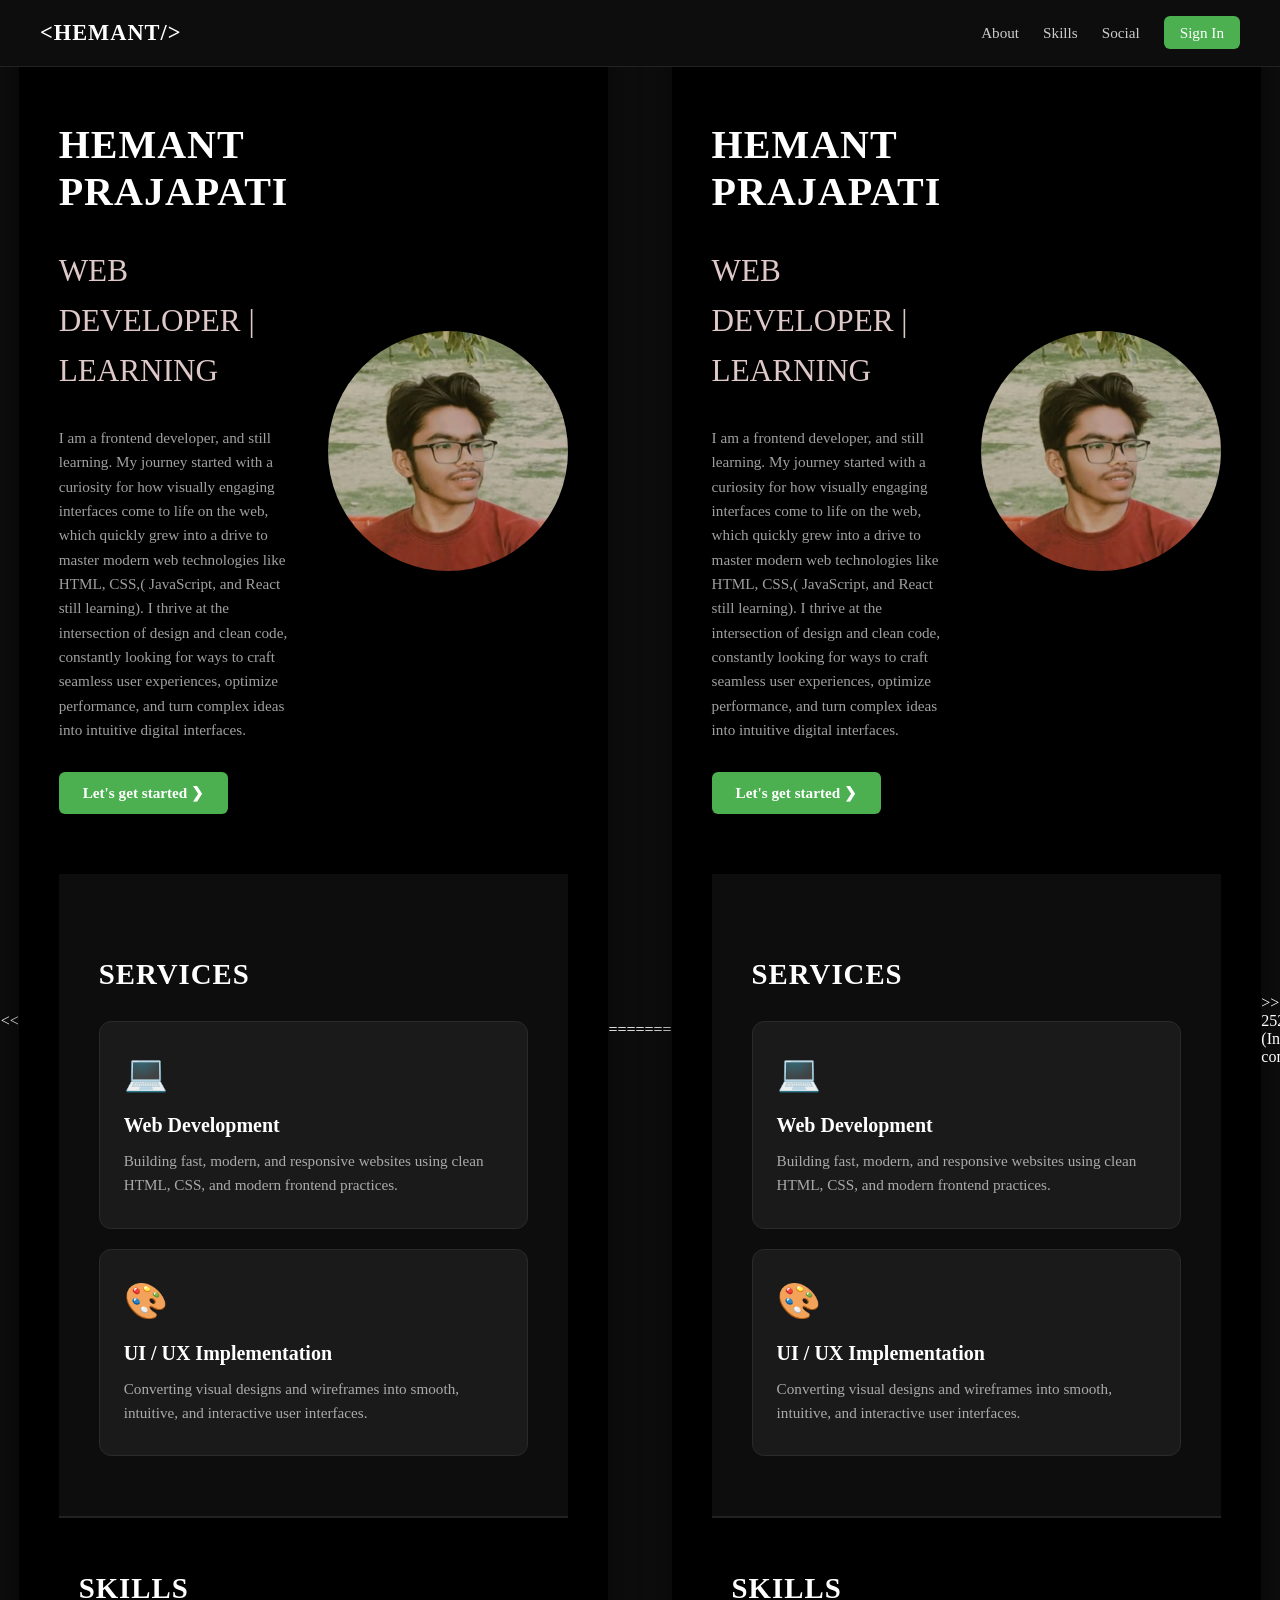
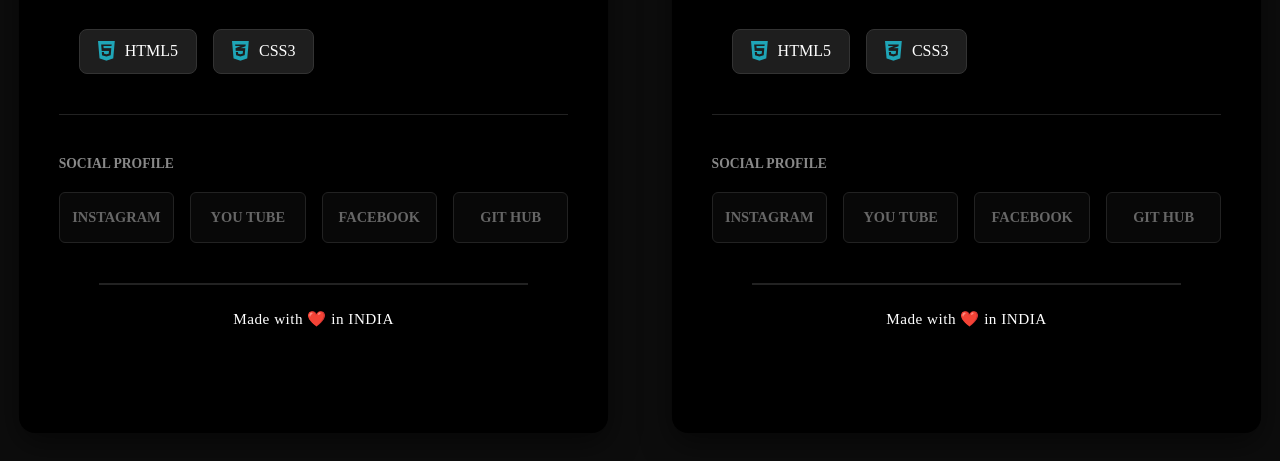
==== index.html @ ab40a153 "updated site" ====
<<<<<<< HEAD
<!DOCTYPE html>
<html lang="en">

<head>
    <meta charset="UTF-8">
    <meta name="viewport" content="width=device-width, initial-scale=1.0">
    <title>HOME-HEMANT PRAJAPATI</title>
    <link rel="stylesheet" href="index.css">
    <script src="home.js" defer></script>
    <link rel="stylesheet" href="https://cdnjs.cloudflare.com/ajax/libs/font-awesome/6.5.1/css/all.min.css">
</head>

<body>

    <nav class="navbar">
        <div class="logo">&lt;HEMANT/&gt;</div>
        <ul class="nav-links">
            <li><a href="#about">About</a></li>
            <li><a href="#skills">Skills</a></li>
            <li><a href="#social">Social</a></li>
            <li><a href="login.html" class="btn-nav">Sign In </a></li>
        </ul>
    </nav>

    <div class="portfolio-card">
        <section class="hero-section">
            <div class="hero-content">
                <h1 class="hero-title">HEMANT PRAJAPATI</h1>
                <p class="hero-text">
                    WEB DEVELOPER | LEARNING
                </p>
                <p class="hero-text1">
                    I am a frontend developer, and still learning. My journey started with a curiosity for how visually
                    engaging interfaces come to life on the web, which quickly grew into a drive to master modern web
                    technologies like HTML, CSS,( JavaScript, and React still learning). I thrive at the intersection of
                    design and clean code, constantly looking for ways to craft seamless user experiences, optimize
                    performance, and turn complex ideas into intuitive digital interfaces.
                </p>
                <a href="projects.html" class="btn-primary">
                    Let's get started &#x276F;
                </a>
            </div>
            <div class="profile-image-container">
                <img src="hemant.jpg" alt="Profile Photo">
            </div>
        </section>

        <!--SERVICES-->
        <section id="services" class="services-section">
            <h2>SERVICES</h2>
            <div class="services-grid">
                <div class="service-card">
                    <div class="service-icon">💻</div>
                    <h3>Web Development</h3>
                    <p>Building fast, modern, and responsive websites using clean HTML, CSS, and modern frontend
                        practices.</p>
                </div>

                <div class="service-card">
                    <div class="service-icon">🎨</div>
                    <h3>UI / UX Implementation</h3>
                    <p>Converting visual designs and wireframes into smooth, intuitive, and interactive user interfaces.
                    </p>
                </div>
            </div>
        </section>

        <section class="skills-section">
            <h2>Skills </h2>
            <div class="skills-grid">
                <div class="skill-badge">
                    <i class="fa-brands fa-html5"></i>
                    <span>HTML5</span>
                </div>
                <div class="skill-badge">
                    <i class="fa-brands fa-css3-alt"></i>
                    <span>CSS3</span>
                </div>
            </div>
        </section>

        <section class="social-profile" id="social">
            <h2 class="social-profile-title">SOCIAL PROFILE</h2>
            <div class="logos-grid">
                <a href="https://www.instagram.com/hemant_prajapati_x_?stkn=MTdhYm84MDZudHJrNA==" target="_blank"
                    class="logo-box">INSTAGRAM</a>
                <a href="" class="logo-box">YOU TUBE</a>
                <a href="" class="logo-box">FACEBOOK</a>
                <a href="" class="logo-box">GIT HUB</a>
            </div>
        </section>

        <div class="footer">
            <p>Made with ❤️ in INDIA</p>
        </div>


    </div>

</body>

=======
<!DOCTYPE html>
<html lang="en">

<head>
    <meta charset="UTF-8">
    <meta name="viewport" content="width=device-width, initial-scale=1.0">
    <title>HOME-HEMANT PRAJAPATI</title>
    <link rel="stylesheet" href="index.css">
    <script src="home.js" defer></script>
    <link rel="stylesheet" href="https://cdnjs.cloudflare.com/ajax/libs/font-awesome/6.5.1/css/all.min.css">
</head>

<body>

    <nav class="navbar">
        <div class="logo">&lt;HEMANT/&gt;</div>
        <ul class="nav-links">
            <li><a href="#about">About</a></li>
            <li><a href="#skills">Skills</a></li>
            <li><a href="#social">Social</a></li>
            <li><a href="login.html" class="btn-nav">Sign In </a></li>
        </ul>
    </nav>

    <div class="portfolio-card">
        <section class="hero-section">
            <div class="hero-content">
                <h1 class="hero-title">HEMANT PRAJAPATI</h1>
                <p class="hero-text">
                    WEB DEVELOPER | LEARNING
                </p>
                <p class="hero-text1">
                    I am a frontend developer, and still learning. My journey started with a curiosity for how visually
                    engaging interfaces come to life on the web, which quickly grew into a drive to master modern web
                    technologies like HTML, CSS,( JavaScript, and React still learning). I thrive at the intersection of
                    design and clean code, constantly looking for ways to craft seamless user experiences, optimize
                    performance, and turn complex ideas into intuitive digital interfaces.
                </p>
                <a href="projects.html" class="btn-primary">
                    Let's get started &#x276F;
                </a>
            </div>
            <div class="profile-image-container">
                <img src="hemant.jpg" alt="Profile Photo">
            </div>
        </section>

        <!--SERVICES-->
        <section id="services" class="services-section">
            <h2>SERVICES</h2>
            <div class="services-grid">
                <div class="service-card">
                    <div class="service-icon">💻</div>
                    <h3>Web Development</h3>
                    <p>Building fast, modern, and responsive websites using clean HTML, CSS, and modern frontend
                        practices.</p>
                </div>

                <div class="service-card">
                    <div class="service-icon">🎨</div>
                    <h3>UI / UX Implementation</h3>
                    <p>Converting visual designs and wireframes into smooth, intuitive, and interactive user interfaces.
                    </p>
                </div>
            </div>
        </section>

        <section class="skills-section">
            <h2>Skills </h2>
            <div class="skills-grid">
                <div class="skill-badge">
                    <i class="fa-brands fa-html5"></i>
                    <span>HTML5</span>
                </div>
                <div class="skill-badge">
                    <i class="fa-brands fa-css3-alt"></i>
                    <span>CSS3</span>
                </div>
            </div>
        </section>

        <section class="social-profile" id="social">
            <h2 class="social-profile-title">SOCIAL PROFILE</h2>
            <div class="logos-grid">
                <a href="https://www.instagram.com/hemant_prajapati_x_?stkn=MTdhYm84MDZudHJrNA==" target="_blank"
                    class="logo-box">INSTAGRAM</a>
                <a href="" class="logo-box">YOU TUBE</a>
                <a href="" class="logo-box">FACEBOOK</a>
                <a href="" class="logo-box">GIT HUB</a>
            </div>
        </section>

        <div class="footer">
            <p>Made with ❤️ in INDIA</p>
        </div>


    </div>

</body>

>>>>>>> 25224f8 (Initial commit)
</html>
---- index.css ----
<<<<<<< HEAD
* {
    box-sizing: border-box;
    margin: 0;
    padding: 0;
    font-family: system-ui, -apple-system, BlinkMacSystemFont, 'Segoe UI', Roboto, sans-serif;
}

html {
    scroll-behavior: smooth;
}

.navbar {
    position: fixed;
    display: flex;
    justify-content: space-between;
    top: 0;
    left: 0;
    width: 100%;
    z-index: 1000;
    align-items: center;
    padding: 20px 40px;
    background-color: #0d0d0d;
    border-bottom: 1px solid #222;
}

.logo {
    font-size: 1.4rem;
    font-weight: bold;
    color: #ffffff;
    letter-spacing: 1px;
}

.nav-links {
    display: flex;
    list-style: none;
    gap: 24px;
    align-items: center;
    margin: 0;
    padding: 0;
}

.nav-links a {
    color: #cccccc;
    text-decoration: none;
    font-size: 0.95rem;
    transition: color 0.2s ease;
}

.nav-links a:hover {
    color: #4caf50;
}

.nav-links .btn-nav {
    background-color: #4caf50;
    color: #ffffff;
    padding: 8px 16px;
    border-radius: 6px;
    font-weight: 500;
}

.nav-links .btn-nav:hover {
    background-color: #45a049;
    color: #ffffff;
}

body {
    background-color: #0d0d0d;
    color: #ffffff;
    display: flex;
    justify-content: center;
    align-items: center;
    min-height: 100vh;
    padding: 20px;
}

.portfolio-card {
    background-color: #000000;
    width: 100%;
    max-width: 900px;
    border-radius: 16px;
    padding: 60px 40px 40px 40px;
    box-shadow: 0 10px 30px rgba(0, 0, 0, 0.5);
}

.hero-section {
    display: flex;
    align-items: center;
    justify-content: space-between;
    gap: 40px;
    margin-bottom: 60px;
}

.hero-content {
    flex: 2000;
}

.hero-title {
    font-size: 2.5rem;
    font-weight: 700;
    margin-bottom: 16px;
    letter-spacing: 1px;
}

.hero-text {
    color: #dec8c8;
    font-size: 1.95rem;
    line-height: 1.6;
    margin-bottom: 30px;
    max-width: 420px;
}

.hero-text1 {
    color: #a0a0a0;
    font-size: 0.95rem;
    line-height: 1.6;
    margin-bottom: 30px;
    max-width: 420px;
}

.btn-primary {
    display: inline-flex;
    align-items: center;
    gap: 8px;
    background-color: #4CAF50;
    color: #ffffff;
    padding: 12px 24px;
    border-radius: 6px;
    text-decoration: none;
    font-weight: 600;
    font-size: 0.95rem;
    transition: background-color 0.2s ease;
}

.btn-primary:hover {
    background-color: #43a047;
}

.profile-image-container {
    width: 240px;
    height: 240px;
    border-radius: 50%;
    overflow: hidden;
    flex-shrink: 0;
}

.profile-image-container img {
    width: 100%;
    height: 100%;
    object-fit: cover;
}

.social-profile {
    border-top: 1px solid #222222;
    padding-top: 30px;
}

.social-profile-title {
    font-size: 0.85rem;
    color: #888888;
    margin-bottom: 20px;
}

.logos-grid {
    display: grid;
    grid-template-columns: repeat(auto-fit, minmax(100px, 1fr));
    gap: 16px;
}

.logo-box {
    border: 1px solid #222222;
    border-radius: 6px;
    padding: 16px;
    display: flex;
    align-items: center;
    justify-content: center;
    color: #666666;
    font-weight: 600;
    font-size: 0.9rem;
    background-color: #080808;
}

nav {
  display: flex;
  align-items: center;
  justify-content: space-between;
  width: 100%;
  box-sizing: border-box; 
  padding: 0 15px;
}

nav * {
  max-width: 100%;
}

@media (max-width: 768px) {
    .navbar {
        flex-wrap: wrap;
        justify-content: space-between;
        padding: 10px;
    }

    .nav-links { 
    gap: 10px;
    font-size: 14px;

    .signin-btn { /* Sign In button */
    padding: 6px 12px;
    font-size: 14px;
  }
  }
}

@media (max-width: 768px) {
    .hero-section {
        flex-direction: column-reverse;
        text-align: center;
    }

    .hero-text {
        margin: 0 auto 30px auto;
    }

    .profile-image-container {
        width: 180px;
        height: 180px;
    }
}

/* Social Link Styling */
.social-links a {
    display: inline-block;
    padding: 10px 20px;
    margin: 8px;
    text-decoration: none;
    color: #ffffff;
    background-color: #333333;
    border-radius: 8px;
    font-weight: bold;

    /* Micro-animation transition */
    transition: transform 0.25s ease, background-color 0.25s ease, box-shadow 0.25s ease;
}

/* Hover Effect: Lifts button up and adds a subtle drop shadow */
.social-profile a:hover {
    transform: translateY(-4px);
    background-color: #e9eff6;
    /* Accent color on hover */
    box-shadow: 0 8px 15px rgba(0, 123, 255, 0.3);
    text-decoration: dotted;
}

/* Click Effect: Briefly pushes button down when clicked */
.social-profile a:active {
    transform: translateY(-1px);
    box-shadow: 0 4px 8px rgba(0, 123, 255, 0.2);
}

.skills-section {
    padding: 40px 20px;
    color: #ffffff;
}

.skills-section h2 {
    font-size: 1.8rem;
    margin-bottom: 24px;
    text-transform: uppercase;
    letter-spacing: 1px;
}

.skills-grid {
    display: flex;
    flex-wrap: wrap;
    gap: 16px;
}

.skill-badge {
    display: flex;
    align-items: center;
    gap: 10px;
    background-color: #1e1e1e;
    border: 1px solid #333333;
    padding: 10px 18px;
    border-radius: 8px;
    font-size: 1rem;
    font-weight: 500;
    transition: transform 0.2s ease, border-color 0.2s ease;
}

.skill-badge:hover {
    transform: translateY(-3px);
    border-color: #1fa5b7;
}

.skill-badge i {
    font-size: 1.4rem;
    color: #1fa5b7;
}

.skills-section {
    border-top: 2px solid #222222;
    padding-top: 30px;
}

.logos-grid:hover {
    transform: translateY(-3px);
    border-color: #b7babb;
}

.logos-grid a {
    text-decoration: none;
}

.footer {
    text-align: center;
    margin: 40px;
    padding: 25px 10px;
    background-color: black;
    border-top: 2px solid #222222;
}

.footer p {
    color: white;
    font-size: 0.95rem;
    margin: 0;
    letter-spacing: 0.5px;
}

.services-section {
    padding: 60px 40px;
    background-color: #0d0d0d;
    color: #ffffff;
}

.services-section h2 {
    font-size: 1.8rem;
    margin-bottom: 30px;
    letter-spacing: 1px;
}

.services-grid {
    display: grid;
    grid-template-columns: repeat(auto-fit, minmax(260px, 1fr));
    gap: 20px;
}

.service-card {
    background-color: #1a1a1a;
    border: 1px solid #2a2a2a;
    border-radius: 12px;
    padding: 30px 24px;
    transition: transform 0.2s ease, border-color 0.2s ease;
}

.service-card:hover {
    transform: translateY(-5px);
    border-color: #4caf50;
}

.service-icon {
    font-size: 2.2rem;
    margin-bottom: 16px;
}

.service-card h3 {
    font-size: 1.25rem;
    margin-bottom: 12px;
    color: #ffffff;
}

.service-card p {
    color: #aaaaaa;
    font-size: 0.95rem;
    line-height: 1.6;
    margin: 0;
=======
* {
    box-sizing: border-box;
    margin: 0;
    padding: 0;
    font-family: system-ui, -apple-system, BlinkMacSystemFont, 'Segoe UI', Roboto, sans-serif;
}

html {
    scroll-behavior: smooth;
}

.navbar {
    position: fixed;
    display: flex;
    justify-content: space-between;
    top: 0;
    left: 0;
    width: 100%;
    z-index: 1000;
    align-items: center;
    padding: 20px 40px;
    background-color: #0d0d0d;
    border-bottom: 1px solid #222;
}

.logo {
    font-size: 1.4rem;
    font-weight: bold;
    color: #ffffff;
    letter-spacing: 1px;
}

.nav-links {
    display: flex;
    list-style: none;
    gap: 24px;
    align-items: center;
    margin: 0;
    padding: 0;
}

.nav-links a {
    color: #cccccc;
    text-decoration: none;
    font-size: 0.95rem;
    transition: color 0.2s ease;
}

.nav-links a:hover {
    color: #4caf50;
}

.nav-links .btn-nav {
    background-color: #4caf50;
    color: #ffffff;
    padding: 8px 16px;
    border-radius: 6px;
    font-weight: 500;
}

.nav-links .btn-nav:hover {
    background-color: #45a049;
    color: #ffffff;
}

body {
    background-color: #0d0d0d;
    color: #ffffff;
    display: flex;
    justify-content: center;
    align-items: center;
    min-height: 100vh;
    padding: 20px;
}

.portfolio-card {
    background-color: #000000;
    width: 100%;
    max-width: 900px;
    border-radius: 16px;
    padding: 60px 40px 40px 40px;
    box-shadow: 0 10px 30px rgba(0, 0, 0, 0.5);
}

.hero-section {
    display: flex;
    align-items: center;
    justify-content: space-between;
    gap: 40px;
    margin-bottom: 60px;
}

.hero-content {
    flex: 2000;
}

.hero-title {
    font-size: 2.5rem;
    font-weight: 700;
    margin-bottom: 16px;
    letter-spacing: 1px;
}

.hero-text {
    color: #dec8c8;
    font-size: 1.95rem;
    line-height: 1.6;
    margin-bottom: 30px;
    max-width: 420px;
}

.hero-text1 {
    color: #a0a0a0;
    font-size: 0.95rem;
    line-height: 1.6;
    margin-bottom: 30px;
    max-width: 420px;
}

.btn-primary {
    display: inline-flex;
    align-items: center;
    gap: 8px;
    background-color: #4CAF50;
    color: #ffffff;
    padding: 12px 24px;
    border-radius: 6px;
    text-decoration: none;
    font-weight: 600;
    font-size: 0.95rem;
    transition: background-color 0.2s ease;
}

.btn-primary:hover {
    background-color: #43a047;
}

.profile-image-container {
    width: 240px;
    height: 240px;
    border-radius: 50%;
    overflow: hidden;
    flex-shrink: 0;
}

.profile-image-container img {
    width: 100%;
    height: 100%;
    object-fit: cover;
}

.social-profile {
    border-top: 1px solid #222222;
    padding-top: 30px;
}

.social-profile-title {
    font-size: 0.85rem;
    color: #888888;
    margin-bottom: 20px;
}

.logos-grid {
    display: grid;
    grid-template-columns: repeat(auto-fit, minmax(100px, 1fr));
    gap: 16px;
}

.logo-box {
    border: 1px solid #222222;
    border-radius: 6px;
    padding: 16px;
    display: flex;
    align-items: center;
    justify-content: center;
    color: #666666;
    font-weight: 600;
    font-size: 0.9rem;
    background-color: #080808;
}


nav * {
  max-width: 100%;
}

@media (max-width: 768px) {
    .navbar {
        flex-direction: column;
        justify-content: space-between;
        padding: 1rem 2rem;
    }

    .nav-links { 
    gap: 10px;
    font-size: 14px;

    .signin-btn { /* Sign In button */
    padding: 6px 12px;
    font-size: 14px;
  }
  }
}

@media (max-width: 768px) {
    .hero-section {
        flex-direction: column-reverse;
        text-align: center;
    }

    .hero-text {
        margin: 0 auto 30px auto;
    }

    .profile-image-container {
        width: 180px;
        height: 180px;
    }
}

/* Social Link Styling */
.social-links a {
    display: inline-block;
    padding: 10px 20px;
    margin: 8px;
    text-decoration: none;
    color: #ffffff;
    background-color: #333333;
    border-radius: 8px;
    font-weight: bold;

    /* Micro-animation transition */
    transition: transform 0.25s ease, background-color 0.25s ease, box-shadow 0.25s ease;
}

/* Hover Effect: Lifts button up and adds a subtle drop shadow */
.social-profile a:hover {
    transform: translateY(-4px);
    background-color: #e9eff6;
    /* Accent color on hover */
    box-shadow: 0 8px 15px rgba(0, 123, 255, 0.3);
    text-decoration: dotted;
}

/* Click Effect: Briefly pushes button down when clicked */
.social-profile a:active {
    transform: translateY(-1px);
    box-shadow: 0 4px 8px rgba(0, 123, 255, 0.2);
}

.skills-section {
    padding: 40px 20px;
    color: #ffffff;
}

.skills-section h2 {
    font-size: 1.8rem;
    margin-bottom: 24px;
    text-transform: uppercase;
    letter-spacing: 1px;
}

.skills-grid {
    display: flex;
    flex-wrap: wrap;
    gap: 16px;
}

.skill-badge {
    display: flex;
    align-items: center;
    gap: 10px;
    background-color: #1e1e1e;
    border: 1px solid #333333;
    padding: 10px 18px;
    border-radius: 8px;
    font-size: 1rem;
    font-weight: 500;
    transition: transform 0.2s ease, border-color 0.2s ease;
}

.skill-badge:hover {
    transform: translateY(-3px);
    border-color: #1fa5b7;
}

.skill-badge i {
    font-size: 1.4rem;
    color: #1fa5b7;
}

.skills-section {
    border-top: 2px solid #222222;
    padding-top: 30px;
}

.logos-grid:hover {
    transform: translateY(-3px);
    border-color: #b7babb;
}

.logos-grid a {
    text-decoration: none;
}

.footer {
    text-align: center;
    margin: 40px;
    padding: 25px 10px;
    background-color: black;
    border-top: 2px solid #222222;
}

.footer p {
    color: white;
    font-size: 0.95rem;
    margin: 0;
    letter-spacing: 0.5px;
}

.services-section {
    padding: 60px 40px;
    background-color: #0d0d0d;
    color: #ffffff;
}

.services-section h2 {
    font-size: 1.8rem;
    margin-bottom: 30px;
    letter-spacing: 1px;
}

.services-grid {
    display: grid;
    grid-template-columns: repeat(auto-fit, minmax(260px, 1fr));
    gap: 20px;
}

.service-card {
    background-color: #1a1a1a;
    border: 1px solid #2a2a2a;
    border-radius: 12px;
    padding: 30px 24px;
    transition: transform 0.2s ease, border-color 0.2s ease;
}

.service-card:hover {
    transform: translateY(-5px);
    border-color: #4caf50;
}

.service-icon {
    font-size: 2.2rem;
    margin-bottom: 16px;
}

.service-card h3 {
    font-size: 1.25rem;
    margin-bottom: 12px;
    color: #ffffff;
}

.service-card p {
    color: #aaaaaa;
    font-size: 0.95rem;
    line-height: 1.6;
    margin: 0;
>>>>>>> 25224f8 (Initial commit)
}
---- index.css ----
<<<<<<< HEAD
* {
    box-sizing: border-box;
    margin: 0;
    padding: 0;
    font-family: system-ui, -apple-system, BlinkMacSystemFont, 'Segoe UI', Roboto, sans-serif;
}

html {
    scroll-behavior: smooth;
}

.navbar {
    position: fixed;
    display: flex;
    justify-content: space-between;
    top: 0;
    left: 0;
    width: 100%;
    z-index: 1000;
    align-items: center;
    padding: 20px 40px;
    background-color: #0d0d0d;
    border-bottom: 1px solid #222;
}

.logo {
    font-size: 1.4rem;
    font-weight: bold;
    color: #ffffff;
    letter-spacing: 1px;
}

.nav-links {
    display: flex;
    list-style: none;
    gap: 24px;
    align-items: center;
    margin: 0;
    padding: 0;
}

.nav-links a {
    color: #cccccc;
    text-decoration: none;
    font-size: 0.95rem;
    transition: color 0.2s ease;
}

.nav-links a:hover {
    color: #4caf50;
}

.nav-links .btn-nav {
    background-color: #4caf50;
    color: #ffffff;
    padding: 8px 16px;
    border-radius: 6px;
    font-weight: 500;
}

.nav-links .btn-nav:hover {
    background-color: #45a049;
    color: #ffffff;
}

body {
    background-color: #0d0d0d;
    color: #ffffff;
    display: flex;
    justify-content: center;
    align-items: center;
    min-height: 100vh;
    padding: 20px;
}

.portfolio-card {
    background-color: #000000;
    width: 100%;
    max-width: 900px;
    border-radius: 16px;
    padding: 60px 40px 40px 40px;
    box-shadow: 0 10px 30px rgba(0, 0, 0, 0.5);
}

.hero-section {
    display: flex;
    align-items: center;
    justify-content: space-between;
    gap: 40px;
    margin-bottom: 60px;
}

.hero-content {
    flex: 2000;
}

.hero-title {
    font-size: 2.5rem;
    font-weight: 700;
    margin-bottom: 16px;
    letter-spacing: 1px;
}

.hero-text {
    color: #dec8c8;
    font-size: 1.95rem;
    line-height: 1.6;
    margin-bottom: 30px;
    max-width: 420px;
}

.hero-text1 {
    color: #a0a0a0;
    font-size: 0.95rem;
    line-height: 1.6;
    margin-bottom: 30px;
    max-width: 420px;
}

.btn-primary {
    display: inline-flex;
    align-items: center;
    gap: 8px;
    background-color: #4CAF50;
    color: #ffffff;
    padding: 12px 24px;
    border-radius: 6px;
    text-decoration: none;
    font-weight: 600;
    font-size: 0.95rem;
    transition: background-color 0.2s ease;
}

.btn-primary:hover {
    background-color: #43a047;
}

.profile-image-container {
    width: 240px;
    height: 240px;
    border-radius: 50%;
    overflow: hidden;
    flex-shrink: 0;
}

.profile-image-container img {
    width: 100%;
    height: 100%;
    object-fit: cover;
}

.social-profile {
    border-top: 1px solid #222222;
    padding-top: 30px;
}

.social-profile-title {
    font-size: 0.85rem;
    color: #888888;
    margin-bottom: 20px;
}

.logos-grid {
    display: grid;
    grid-template-columns: repeat(auto-fit, minmax(100px, 1fr));
    gap: 16px;
}

.logo-box {
    border: 1px solid #222222;
    border-radius: 6px;
    padding: 16px;
    display: flex;
    align-items: center;
    justify-content: center;
    color: #666666;
    font-weight: 600;
    font-size: 0.9rem;
    background-color: #080808;
}

nav {
  display: flex;
  align-items: center;
  justify-content: space-between;
  width: 100%;
  box-sizing: border-box; 
  padding: 0 15px;
}

nav * {
  max-width: 100%;
}

@media (max-width: 768px) {
    .navbar {
        flex-wrap: wrap;
        justify-content: space-between;
        padding: 10px;
    }

    .nav-links { 
    gap: 10px;
    font-size: 14px;

    .signin-btn { /* Sign In button */
    padding: 6px 12px;
    font-size: 14px;
  }
  }
}

@media (max-width: 768px) {
    .hero-section {
        flex-direction: column-reverse;
        text-align: center;
    }

    .hero-text {
        margin: 0 auto 30px auto;
    }

    .profile-image-container {
        width: 180px;
        height: 180px;
    }
}

/* Social Link Styling */
.social-links a {
    display: inline-block;
    padding: 10px 20px;
    margin: 8px;
    text-decoration: none;
    color: #ffffff;
    background-color: #333333;
    border-radius: 8px;
    font-weight: bold;

    /* Micro-animation transition */
    transition: transform 0.25s ease, background-color 0.25s ease, box-shadow 0.25s ease;
}

/* Hover Effect: Lifts button up and adds a subtle drop shadow */
.social-profile a:hover {
    transform: translateY(-4px);
    background-color: #e9eff6;
    /* Accent color on hover */
    box-shadow: 0 8px 15px rgba(0, 123, 255, 0.3);
    text-decoration: dotted;
}

/* Click Effect: Briefly pushes button down when clicked */
.social-profile a:active {
    transform: translateY(-1px);
    box-shadow: 0 4px 8px rgba(0, 123, 255, 0.2);
}

.skills-section {
    padding: 40px 20px;
    color: #ffffff;
}

.skills-section h2 {
    font-size: 1.8rem;
    margin-bottom: 24px;
    text-transform: uppercase;
    letter-spacing: 1px;
}

.skills-grid {
    display: flex;
    flex-wrap: wrap;
    gap: 16px;
}

.skill-badge {
    display: flex;
    align-items: center;
    gap: 10px;
    background-color: #1e1e1e;
    border: 1px solid #333333;
    padding: 10px 18px;
    border-radius: 8px;
    font-size: 1rem;
    font-weight: 500;
    transition: transform 0.2s ease, border-color 0.2s ease;
}

.skill-badge:hover {
    transform: translateY(-3px);
    border-color: #1fa5b7;
}

.skill-badge i {
    font-size: 1.4rem;
    color: #1fa5b7;
}

.skills-section {
    border-top: 2px solid #222222;
    padding-top: 30px;
}

.logos-grid:hover {
    transform: translateY(-3px);
    border-color: #b7babb;
}

.logos-grid a {
    text-decoration: none;
}

.footer {
    text-align: center;
    margin: 40px;
    padding: 25px 10px;
    background-color: black;
    border-top: 2px solid #222222;
}

.footer p {
    color: white;
    font-size: 0.95rem;
    margin: 0;
    letter-spacing: 0.5px;
}

.services-section {
    padding: 60px 40px;
    background-color: #0d0d0d;
    color: #ffffff;
}

.services-section h2 {
    font-size: 1.8rem;
    margin-bottom: 30px;
    letter-spacing: 1px;
}

.services-grid {
    display: grid;
    grid-template-columns: repeat(auto-fit, minmax(260px, 1fr));
    gap: 20px;
}

.service-card {
    background-color: #1a1a1a;
    border: 1px solid #2a2a2a;
    border-radius: 12px;
    padding: 30px 24px;
    transition: transform 0.2s ease, border-color 0.2s ease;
}

.service-card:hover {
    transform: translateY(-5px);
    border-color: #4caf50;
}

.service-icon {
    font-size: 2.2rem;
    margin-bottom: 16px;
}

.service-card h3 {
    font-size: 1.25rem;
    margin-bottom: 12px;
    color: #ffffff;
}

.service-card p {
    color: #aaaaaa;
    font-size: 0.95rem;
    line-height: 1.6;
    margin: 0;
=======
* {
    box-sizing: border-box;
    margin: 0;
    padding: 0;
    font-family: system-ui, -apple-system, BlinkMacSystemFont, 'Segoe UI', Roboto, sans-serif;
}

html {
    scroll-behavior: smooth;
}

.navbar {
    position: fixed;
    display: flex;
    justify-content: space-between;
    top: 0;
    left: 0;
    width: 100%;
    z-index: 1000;
    align-items: center;
    padding: 20px 40px;
    background-color: #0d0d0d;
    border-bottom: 1px solid #222;
}

.logo {
    font-size: 1.4rem;
    font-weight: bold;
    color: #ffffff;
    letter-spacing: 1px;
}

.nav-links {
    display: flex;
    list-style: none;
    gap: 24px;
    align-items: center;
    margin: 0;
    padding: 0;
}

.nav-links a {
    color: #cccccc;
    text-decoration: none;
    font-size: 0.95rem;
    transition: color 0.2s ease;
}

.nav-links a:hover {
    color: #4caf50;
}

.nav-links .btn-nav {
    background-color: #4caf50;
    color: #ffffff;
    padding: 8px 16px;
    border-radius: 6px;
    font-weight: 500;
}

.nav-links .btn-nav:hover {
    background-color: #45a049;
    color: #ffffff;
}

body {
    background-color: #0d0d0d;
    color: #ffffff;
    display: flex;
    justify-content: center;
    align-items: center;
    min-height: 100vh;
    padding: 20px;
}

.portfolio-card {
    background-color: #000000;
    width: 100%;
    max-width: 900px;
    border-radius: 16px;
    padding: 60px 40px 40px 40px;
    box-shadow: 0 10px 30px rgba(0, 0, 0, 0.5);
}

.hero-section {
    display: flex;
    align-items: center;
    justify-content: space-between;
    gap: 40px;
    margin-bottom: 60px;
}

.hero-content {
    flex: 2000;
}

.hero-title {
    font-size: 2.5rem;
    font-weight: 700;
    margin-bottom: 16px;
    letter-spacing: 1px;
}

.hero-text {
    color: #dec8c8;
    font-size: 1.95rem;
    line-height: 1.6;
    margin-bottom: 30px;
    max-width: 420px;
}

.hero-text1 {
    color: #a0a0a0;
    font-size: 0.95rem;
    line-height: 1.6;
    margin-bottom: 30px;
    max-width: 420px;
}

.btn-primary {
    display: inline-flex;
    align-items: center;
    gap: 8px;
    background-color: #4CAF50;
    color: #ffffff;
    padding: 12px 24px;
    border-radius: 6px;
    text-decoration: none;
    font-weight: 600;
    font-size: 0.95rem;
    transition: background-color 0.2s ease;
}

.btn-primary:hover {
    background-color: #43a047;
}

.profile-image-container {
    width: 240px;
    height: 240px;
    border-radius: 50%;
    overflow: hidden;
    flex-shrink: 0;
}

.profile-image-container img {
    width: 100%;
    height: 100%;
    object-fit: cover;
}

.social-profile {
    border-top: 1px solid #222222;
    padding-top: 30px;
}

.social-profile-title {
    font-size: 0.85rem;
    color: #888888;
    margin-bottom: 20px;
}

.logos-grid {
    display: grid;
    grid-template-columns: repeat(auto-fit, minmax(100px, 1fr));
    gap: 16px;
}

.logo-box {
    border: 1px solid #222222;
    border-radius: 6px;
    padding: 16px;
    display: flex;
    align-items: center;
    justify-content: center;
    color: #666666;
    font-weight: 600;
    font-size: 0.9rem;
    background-color: #080808;
}


nav * {
  max-width: 100%;
}

@media (max-width: 768px) {
    .navbar {
        flex-direction: column;
        justify-content: space-between;
        padding: 1rem 2rem;
    }

    .nav-links { 
    gap: 10px;
    font-size: 14px;

    .signin-btn { /* Sign In button */
    padding: 6px 12px;
    font-size: 14px;
  }
  }
}

@media (max-width: 768px) {
    .hero-section {
        flex-direction: column-reverse;
        text-align: center;
    }

    .hero-text {
        margin: 0 auto 30px auto;
    }

    .profile-image-container {
        width: 180px;
        height: 180px;
    }
}

/* Social Link Styling */
.social-links a {
    display: inline-block;
    padding: 10px 20px;
    margin: 8px;
    text-decoration: none;
    color: #ffffff;
    background-color: #333333;
    border-radius: 8px;
    font-weight: bold;

    /* Micro-animation transition */
    transition: transform 0.25s ease, background-color 0.25s ease, box-shadow 0.25s ease;
}

/* Hover Effect: Lifts button up and adds a subtle drop shadow */
.social-profile a:hover {
    transform: translateY(-4px);
    background-color: #e9eff6;
    /* Accent color on hover */
    box-shadow: 0 8px 15px rgba(0, 123, 255, 0.3);
    text-decoration: dotted;
}

/* Click Effect: Briefly pushes button down when clicked */
.social-profile a:active {
    transform: translateY(-1px);
    box-shadow: 0 4px 8px rgba(0, 123, 255, 0.2);
}

.skills-section {
    padding: 40px 20px;
    color: #ffffff;
}

.skills-section h2 {
    font-size: 1.8rem;
    margin-bottom: 24px;
    text-transform: uppercase;
    letter-spacing: 1px;
}

.skills-grid {
    display: flex;
    flex-wrap: wrap;
    gap: 16px;
}

.skill-badge {
    display: flex;
    align-items: center;
    gap: 10px;
    background-color: #1e1e1e;
    border: 1px solid #333333;
    padding: 10px 18px;
    border-radius: 8px;
    font-size: 1rem;
    font-weight: 500;
    transition: transform 0.2s ease, border-color 0.2s ease;
}

.skill-badge:hover {
    transform: translateY(-3px);
    border-color: #1fa5b7;
}

.skill-badge i {
    font-size: 1.4rem;
    color: #1fa5b7;
}

.skills-section {
    border-top: 2px solid #222222;
    padding-top: 30px;
}

.logos-grid:hover {
    transform: translateY(-3px);
    border-color: #b7babb;
}

.logos-grid a {
    text-decoration: none;
}

.footer {
    text-align: center;
    margin: 40px;
    padding: 25px 10px;
    background-color: black;
    border-top: 2px solid #222222;
}

.footer p {
    color: white;
    font-size: 0.95rem;
    margin: 0;
    letter-spacing: 0.5px;
}

.services-section {
    padding: 60px 40px;
    background-color: #0d0d0d;
    color: #ffffff;
}

.services-section h2 {
    font-size: 1.8rem;
    margin-bottom: 30px;
    letter-spacing: 1px;
}

.services-grid {
    display: grid;
    grid-template-columns: repeat(auto-fit, minmax(260px, 1fr));
    gap: 20px;
}

.service-card {
    background-color: #1a1a1a;
    border: 1px solid #2a2a2a;
    border-radius: 12px;
    padding: 30px 24px;
    transition: transform 0.2s ease, border-color 0.2s ease;
}

.service-card:hover {
    transform: translateY(-5px);
    border-color: #4caf50;
}

.service-icon {
    font-size: 2.2rem;
    margin-bottom: 16px;
}

.service-card h3 {
    font-size: 1.25rem;
    margin-bottom: 12px;
    color: #ffffff;
}

.service-card p {
    color: #aaaaaa;
    font-size: 0.95rem;
    line-height: 1.6;
    margin: 0;
>>>>>>> 25224f8 (Initial commit)
}
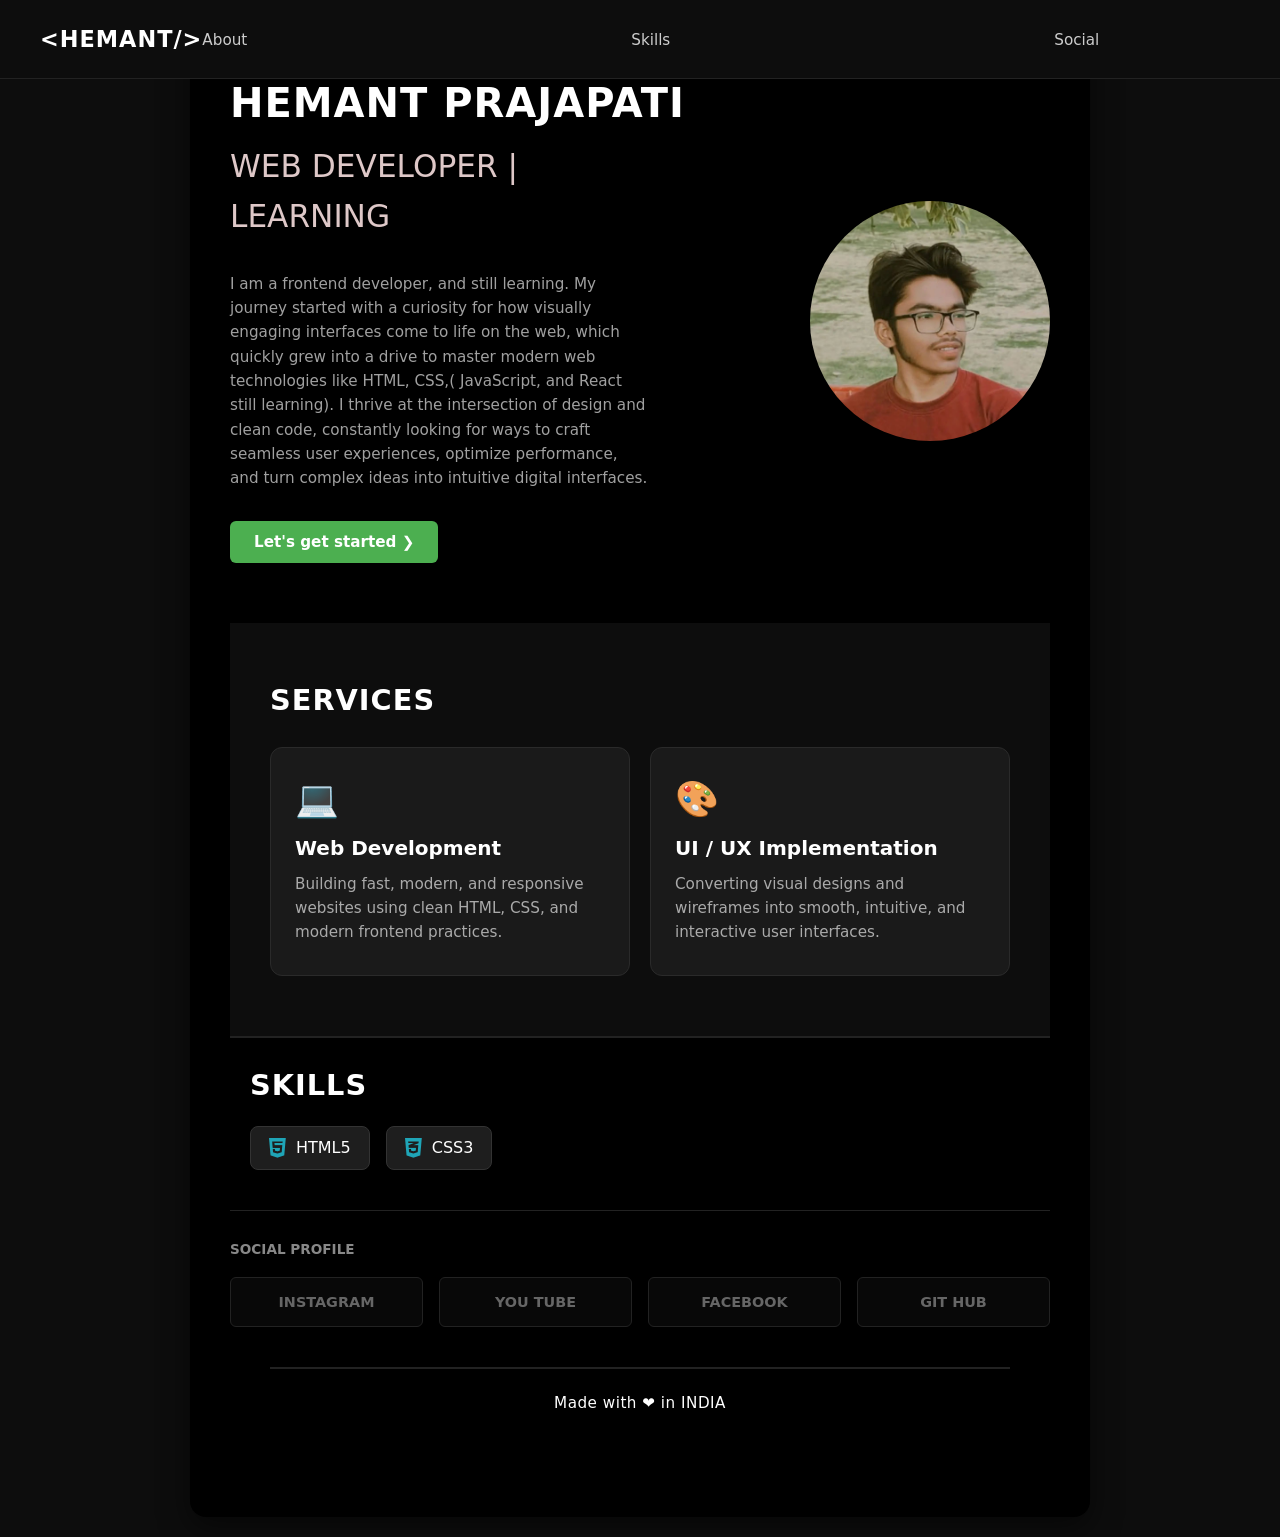
==== commit ff9d5208: "Updated portfolio files" ====
--- a/index.html
+++ b/index.html
@@ -1,106 +1,3 @@
-<<<<<<< HEAD
-<!DOCTYPE html>
-<html lang="en">
-
-<head>
-    <meta charset="UTF-8">
-    <meta name="viewport" content="width=device-width, initial-scale=1.0">
-    <title>HOME-HEMANT PRAJAPATI</title>
-    <link rel="stylesheet" href="index.css">
-    <script src="home.js" defer></script>
-    <link rel="stylesheet" href="https://cdnjs.cloudflare.com/ajax/libs/font-awesome/6.5.1/css/all.min.css">
-</head>
-
-<body>
-
-    <nav class="navbar">
-        <div class="logo">&lt;HEMANT/&gt;</div>
-        <ul class="nav-links">
-            <li><a href="#about">About</a></li>
-            <li><a href="#skills">Skills</a></li>
-            <li><a href="#social">Social</a></li>
-            <li><a href="login.html" class="btn-nav">Sign In </a></li>
-        </ul>
-    </nav>
-
-    <div class="portfolio-card">
-        <section class="hero-section">
-            <div class="hero-content">
-                <h1 class="hero-title">HEMANT PRAJAPATI</h1>
-                <p class="hero-text">
-                    WEB DEVELOPER | LEARNING
-                </p>
-                <p class="hero-text1">
-                    I am a frontend developer, and still learning. My journey started with a curiosity for how visually
-                    engaging interfaces come to life on the web, which quickly grew into a drive to master modern web
-                    technologies like HTML, CSS,( JavaScript, and React still learning). I thrive at the intersection of
-                    design and clean code, constantly looking for ways to craft seamless user experiences, optimize
-                    performance, and turn complex ideas into intuitive digital interfaces.
-                </p>
-                <a href="projects.html" class="btn-primary">
-                    Let's get started &#x276F;
-                </a>
-            </div>
-            <div class="profile-image-container">
-                <img src="hemant.jpg" alt="Profile Photo">
-            </div>
-        </section>
-
-        <!--SERVICES-->
-        <section id="services" class="services-section">
-            <h2>SERVICES</h2>
-            <div class="services-grid">
-                <div class="service-card">
-                    <div class="service-icon">💻</div>
-                    <h3>Web Development</h3>
-                    <p>Building fast, modern, and responsive websites using clean HTML, CSS, and modern frontend
-                        practices.</p>
-                </div>
-
-                <div class="service-card">
-                    <div class="service-icon">🎨</div>
-                    <h3>UI / UX Implementation</h3>
-                    <p>Converting visual designs and wireframes into smooth, intuitive, and interactive user interfaces.
-                    </p>
-                </div>
-            </div>
-        </section>
-
-        <section class="skills-section">
-            <h2>Skills </h2>
-            <div class="skills-grid">
-                <div class="skill-badge">
-                    <i class="fa-brands fa-html5"></i>
-                    <span>HTML5</span>
-                </div>
-                <div class="skill-badge">
-                    <i class="fa-brands fa-css3-alt"></i>
-                    <span>CSS3</span>
-                </div>
-            </div>
-        </section>
-
-        <section class="social-profile" id="social">
-            <h2 class="social-profile-title">SOCIAL PROFILE</h2>
-            <div class="logos-grid">
-                <a href="https://www.instagram.com/hemant_prajapati_x_?stkn=MTdhYm84MDZudHJrNA==" target="_blank"
-                    class="logo-box">INSTAGRAM</a>
-                <a href="" class="logo-box">YOU TUBE</a>
-                <a href="" class="logo-box">FACEBOOK</a>
-                <a href="" class="logo-box">GIT HUB</a>
-            </div>
-        </section>
-
-        <div class="footer">
-            <p>Made with ❤️ in INDIA</p>
-        </div>
-
-
-    </div>
-
-</body>
-
-=======
 <!DOCTYPE html>
 <html lang="en">
 
@@ -202,5 +99,4 @@
 
 </body>
 
->>>>>>> 25224f8 (Initial commit)
 </html>
--- a/index.css
+++ b/index.css
@@ -1,4 +1,3 @@
-<<<<<<< HEAD
 * {
     box-sizing: border-box;
     margin: 0;
@@ -34,10 +33,9 @@
 .nav-links {
     display: flex;
     list-style: none;
-    gap: 24px;
+    gap: 24rem;
     align-items: center;
     margin: 0;
-    padding: 0;
 }
 
 .nav-links a {
@@ -374,373 +372,4 @@
     font-size: 0.95rem;
     line-height: 1.6;
     margin: 0;
-=======
-* {
-    box-sizing: border-box;
-    margin: 0;
-    padding: 0;
-    font-family: system-ui, -apple-system, BlinkMacSystemFont, 'Segoe UI', Roboto, sans-serif;
-}
-
-html {
-    scroll-behavior: smooth;
-}
-
-.navbar {
-    position: fixed;
-    display: flex;
-    justify-content: space-between;
-    top: 0;
-    left: 0;
-    width: 100%;
-    z-index: 1000;
-    align-items: center;
-    padding: 20px 40px;
-    background-color: #0d0d0d;
-    border-bottom: 1px solid #222;
-}
-
-.logo {
-    font-size: 1.4rem;
-    font-weight: bold;
-    color: #ffffff;
-    letter-spacing: 1px;
-}
-
-.nav-links {
-    display: flex;
-    list-style: none;
-    gap: 24px;
-    align-items: center;
-    margin: 0;
-    padding: 0;
-}
-
-.nav-links a {
-    color: #cccccc;
-    text-decoration: none;
-    font-size: 0.95rem;
-    transition: color 0.2s ease;
-}
-
-.nav-links a:hover {
-    color: #4caf50;
-}
-
-.nav-links .btn-nav {
-    background-color: #4caf50;
-    color: #ffffff;
-    padding: 8px 16px;
-    border-radius: 6px;
-    font-weight: 500;
-}
-
-.nav-links .btn-nav:hover {
-    background-color: #45a049;
-    color: #ffffff;
-}
-
-body {
-    background-color: #0d0d0d;
-    color: #ffffff;
-    display: flex;
-    justify-content: center;
-    align-items: center;
-    min-height: 100vh;
-    padding: 20px;
-}
-
-.portfolio-card {
-    background-color: #000000;
-    width: 100%;
-    max-width: 900px;
-    border-radius: 16px;
-    padding: 60px 40px 40px 40px;
-    box-shadow: 0 10px 30px rgba(0, 0, 0, 0.5);
-}
-
-.hero-section {
-    display: flex;
-    align-items: center;
-    justify-content: space-between;
-    gap: 40px;
-    margin-bottom: 60px;
-}
-
-.hero-content {
-    flex: 2000;
-}
-
-.hero-title {
-    font-size: 2.5rem;
-    font-weight: 700;
-    margin-bottom: 16px;
-    letter-spacing: 1px;
-}
-
-.hero-text {
-    color: #dec8c8;
-    font-size: 1.95rem;
-    line-height: 1.6;
-    margin-bottom: 30px;
-    max-width: 420px;
-}
-
-.hero-text1 {
-    color: #a0a0a0;
-    font-size: 0.95rem;
-    line-height: 1.6;
-    margin-bottom: 30px;
-    max-width: 420px;
-}
-
-.btn-primary {
-    display: inline-flex;
-    align-items: center;
-    gap: 8px;
-    background-color: #4CAF50;
-    color: #ffffff;
-    padding: 12px 24px;
-    border-radius: 6px;
-    text-decoration: none;
-    font-weight: 600;
-    font-size: 0.95rem;
-    transition: background-color 0.2s ease;
-}
-
-.btn-primary:hover {
-    background-color: #43a047;
-}
-
-.profile-image-container {
-    width: 240px;
-    height: 240px;
-    border-radius: 50%;
-    overflow: hidden;
-    flex-shrink: 0;
-}
-
-.profile-image-container img {
-    width: 100%;
-    height: 100%;
-    object-fit: cover;
-}
-
-.social-profile {
-    border-top: 1px solid #222222;
-    padding-top: 30px;
-}
-
-.social-profile-title {
-    font-size: 0.85rem;
-    color: #888888;
-    margin-bottom: 20px;
-}
-
-.logos-grid {
-    display: grid;
-    grid-template-columns: repeat(auto-fit, minmax(100px, 1fr));
-    gap: 16px;
-}
-
-.logo-box {
-    border: 1px solid #222222;
-    border-radius: 6px;
-    padding: 16px;
-    display: flex;
-    align-items: center;
-    justify-content: center;
-    color: #666666;
-    font-weight: 600;
-    font-size: 0.9rem;
-    background-color: #080808;
-}
-
-
-nav * {
-  max-width: 100%;
-}
-
-@media (max-width: 768px) {
-    .navbar {
-        flex-direction: column;
-        justify-content: space-between;
-        padding: 1rem 2rem;
-    }
-
-    .nav-links { 
-    gap: 10px;
-    font-size: 14px;
-
-    .signin-btn { /* Sign In button */
-    padding: 6px 12px;
-    font-size: 14px;
-  }
-  }
-}
-
-@media (max-width: 768px) {
-    .hero-section {
-        flex-direction: column-reverse;
-        text-align: center;
-    }
-
-    .hero-text {
-        margin: 0 auto 30px auto;
-    }
-
-    .profile-image-container {
-        width: 180px;
-        height: 180px;
-    }
-}
-
-/* Social Link Styling */
-.social-links a {
-    display: inline-block;
-    padding: 10px 20px;
-    margin: 8px;
-    text-decoration: none;
-    color: #ffffff;
-    background-color: #333333;
-    border-radius: 8px;
-    font-weight: bold;
-
-    /* Micro-animation transition */
-    transition: transform 0.25s ease, background-color 0.25s ease, box-shadow 0.25s ease;
-}
-
-/* Hover Effect: Lifts button up and adds a subtle drop shadow */
-.social-profile a:hover {
-    transform: translateY(-4px);
-    background-color: #e9eff6;
-    /* Accent color on hover */
-    box-shadow: 0 8px 15px rgba(0, 123, 255, 0.3);
-    text-decoration: dotted;
-}
-
-/* Click Effect: Briefly pushes button down when clicked */
-.social-profile a:active {
-    transform: translateY(-1px);
-    box-shadow: 0 4px 8px rgba(0, 123, 255, 0.2);
-}
-
-.skills-section {
-    padding: 40px 20px;
-    color: #ffffff;
-}
-
-.skills-section h2 {
-    font-size: 1.8rem;
-    margin-bottom: 24px;
-    text-transform: uppercase;
-    letter-spacing: 1px;
-}
-
-.skills-grid {
-    display: flex;
-    flex-wrap: wrap;
-    gap: 16px;
-}
-
-.skill-badge {
-    display: flex;
-    align-items: center;
-    gap: 10px;
-    background-color: #1e1e1e;
-    border: 1px solid #333333;
-    padding: 10px 18px;
-    border-radius: 8px;
-    font-size: 1rem;
-    font-weight: 500;
-    transition: transform 0.2s ease, border-color 0.2s ease;
-}
-
-.skill-badge:hover {
-    transform: translateY(-3px);
-    border-color: #1fa5b7;
-}
-
-.skill-badge i {
-    font-size: 1.4rem;
-    color: #1fa5b7;
-}
-
-.skills-section {
-    border-top: 2px solid #222222;
-    padding-top: 30px;
-}
-
-.logos-grid:hover {
-    transform: translateY(-3px);
-    border-color: #b7babb;
-}
-
-.logos-grid a {
-    text-decoration: none;
-}
-
-.footer {
-    text-align: center;
-    margin: 40px;
-    padding: 25px 10px;
-    background-color: black;
-    border-top: 2px solid #222222;
-}
-
-.footer p {
-    color: white;
-    font-size: 0.95rem;
-    margin: 0;
-    letter-spacing: 0.5px;
-}
-
-.services-section {
-    padding: 60px 40px;
-    background-color: #0d0d0d;
-    color: #ffffff;
-}
-
-.services-section h2 {
-    font-size: 1.8rem;
-    margin-bottom: 30px;
-    letter-spacing: 1px;
-}
-
-.services-grid {
-    display: grid;
-    grid-template-columns: repeat(auto-fit, minmax(260px, 1fr));
-    gap: 20px;
-}
-
-.service-card {
-    background-color: #1a1a1a;
-    border: 1px solid #2a2a2a;
-    border-radius: 12px;
-    padding: 30px 24px;
-    transition: transform 0.2s ease, border-color 0.2s ease;
-}
-
-.service-card:hover {
-    transform: translateY(-5px);
-    border-color: #4caf50;
-}
-
-.service-icon {
-    font-size: 2.2rem;
-    margin-bottom: 16px;
-}
-
-.service-card h3 {
-    font-size: 1.25rem;
-    margin-bottom: 12px;
-    color: #ffffff;
-}
-
-.service-card p {
-    color: #aaaaaa;
-    font-size: 0.95rem;
-    line-height: 1.6;
-    margin: 0;
->>>>>>> 25224f8 (Initial commit)
 }
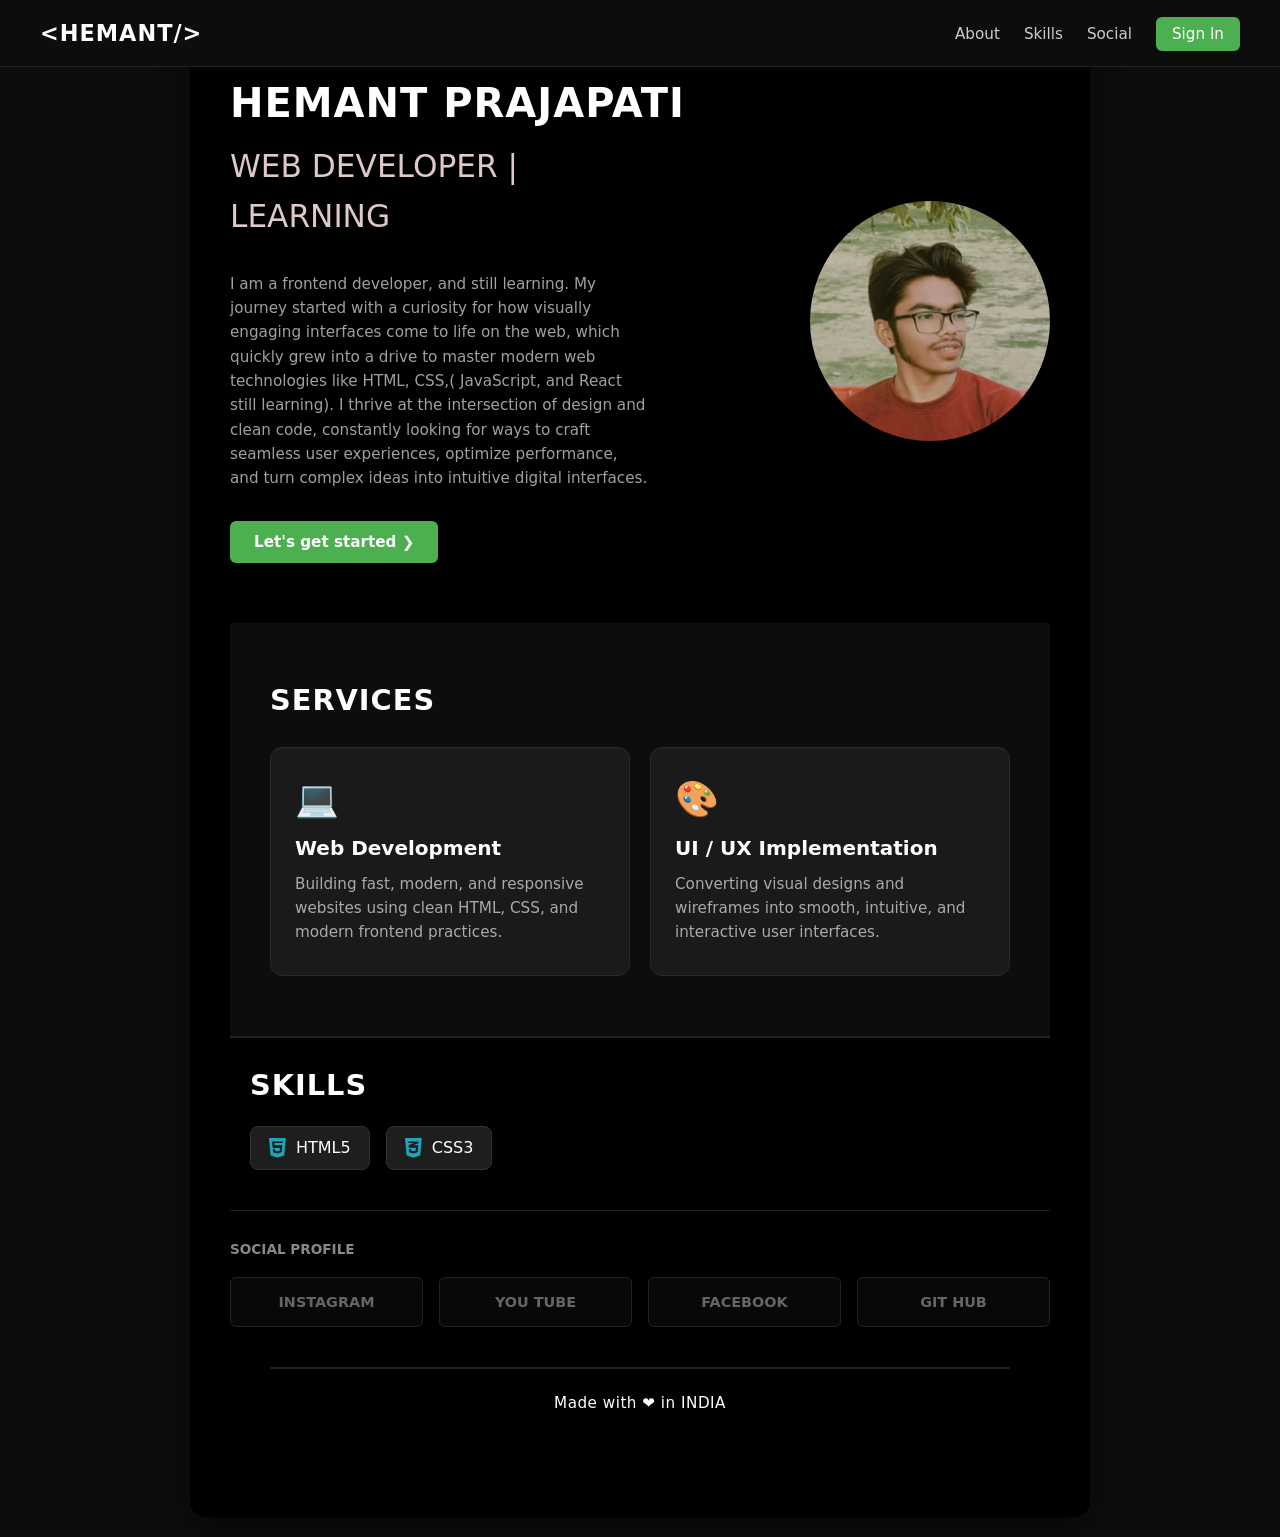
==== commit 6f17d60e: "Fix errors and added git hub link" ====
--- a/index.html
+++ b/index.html
@@ -84,9 +84,9 @@
             <div class="logos-grid">
                 <a href="https://www.instagram.com/hemant_prajapati_x_?stkn=MTdhYm84MDZudHJrNA==" target="_blank"
                     class="logo-box">INSTAGRAM</a>
-                <a href="" class="logo-box">YOU TUBE</a>
+                <a href="" target="_blank" class="logo-box">YOU TUBE</a>
                 <a href="" class="logo-box">FACEBOOK</a>
-                <a href="" class="logo-box">GIT HUB</a>
+                <a href="https://github.com/HEMANT155350" target="_blank" class="logo-box">GIT HUB</a>
             </div>
         </section>
 
--- a/index.css
+++ b/index.css
@@ -33,7 +33,7 @@
 .nav-links {
     display: flex;
     list-style: none;
-    gap: 24rem;
+    gap: 24px;
     align-items: center;
     margin: 0;
 }
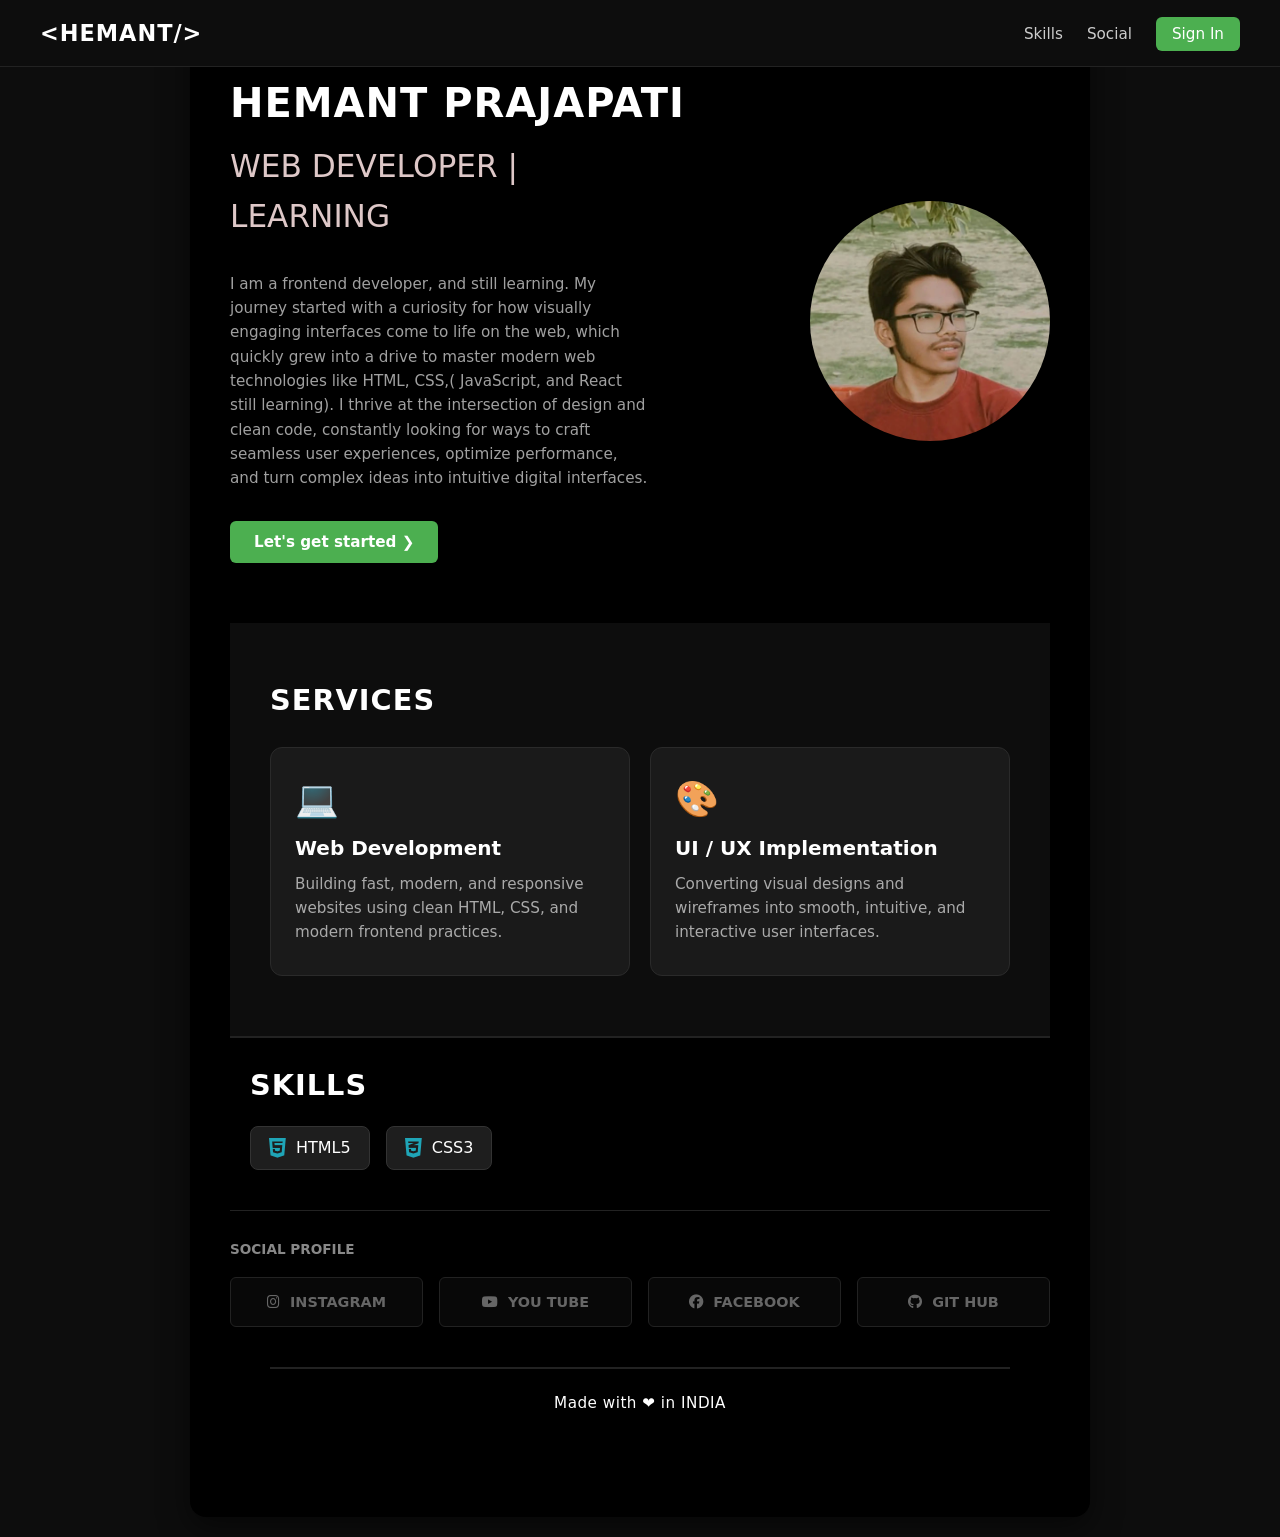
==== commit f8252023: "Added social profile icons and updated layout" ====
--- a/index.html
+++ b/index.html
@@ -15,7 +15,7 @@
     <nav class="navbar">
         <div class="logo">&lt;HEMANT/&gt;</div>
         <ul class="nav-links">
-            <li><a href="#about">About</a></li>
+            <li><a href="#about"></a></li>
             <li><a href="#skills">Skills</a></li>
             <li><a href="#social">Social</a></li>
             <li><a href="login.html" class="btn-nav">Sign In </a></li>
@@ -83,10 +83,10 @@
             <h2 class="social-profile-title">SOCIAL PROFILE</h2>
             <div class="logos-grid">
                 <a href="https://www.instagram.com/hemant_prajapati_x_?stkn=MTdhYm84MDZudHJrNA==" target="_blank"
-                    class="logo-box">INSTAGRAM</a>
-                <a href="" target="_blank" class="logo-box">YOU TUBE</a>
-                <a href="" class="logo-box">FACEBOOK</a>
-                <a href="https://github.com/HEMANT155350" target="_blank" class="logo-box">GIT HUB</a>
+                    class="logo-box"><i class="fa-brands fa-instagram"></i>INSTAGRAM</a>
+                <a href="" target="_blank" class="logo-box"><i class="fa-brands fa-youtube"></i>YOU TUBE</a>
+                <a href="" class="logo-box"><i class="fa-brands fa-facebook"></i>FACEBOOK</a>
+                <a href="https://github.com/HEMANT155350" target="_blank" class="logo-box"><i class="fa-brands fa-github"></i>GIT HUB</a>
             </div>
         </section>
 
--- a/index.css
+++ b/index.css
@@ -169,13 +169,14 @@
     border: 1px solid #222222;
     border-radius: 6px;
     padding: 16px;
-    display: flex;
+    display: inline-flex;
     align-items: center;
     justify-content: center;
     color: #666666;
     font-weight: 600;
     font-size: 0.9rem;
     background-color: #080808;
+    gap: 10px;
 }
 
 nav {
@@ -341,9 +342,12 @@
     display: grid;
     grid-template-columns: repeat(auto-fit, minmax(260px, 1fr));
     gap: 20px;
+    justify-content: center;
 }
 
 .service-card {
+    display: flex;
+    flex-direction: column;
     background-color: #1a1a1a;
     border: 1px solid #2a2a2a;
     border-radius: 12px;
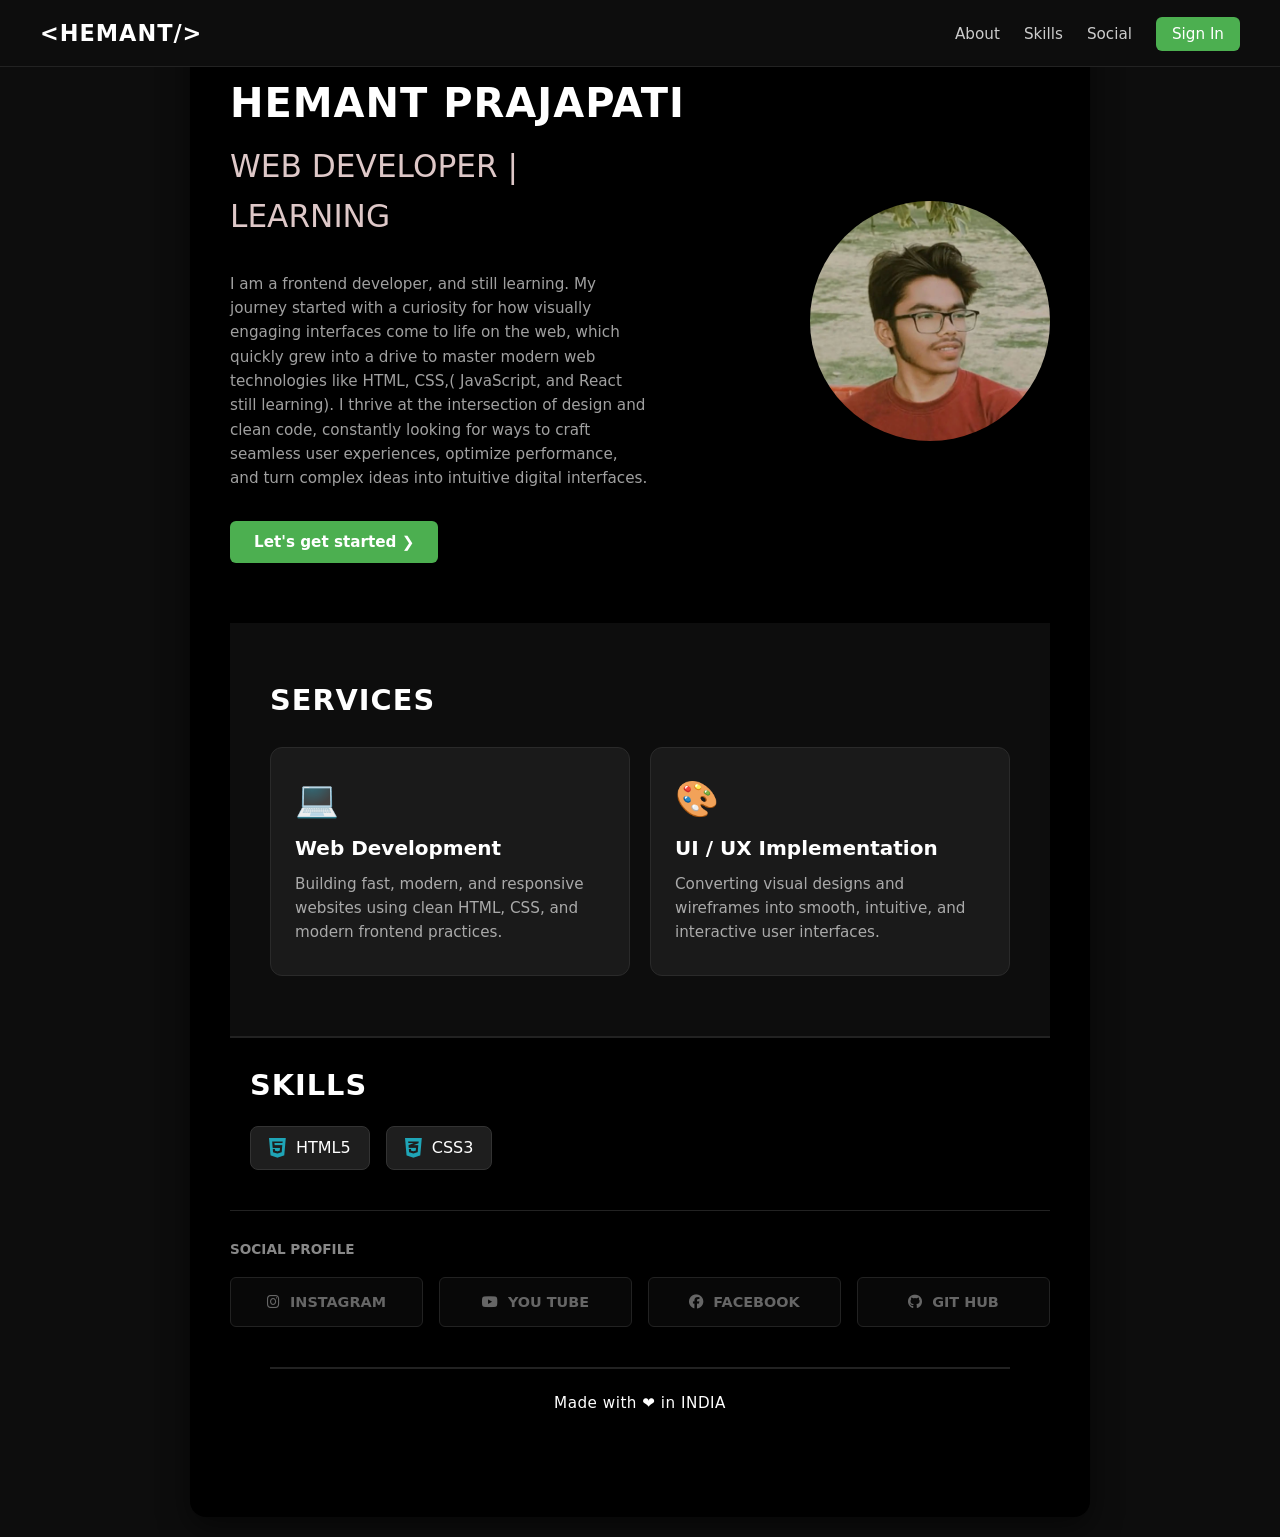
==== commit d26098e0: "Updated navbar" ====
--- a/index.html
+++ b/index.html
@@ -15,7 +15,7 @@
     <nav class="navbar">
         <div class="logo">&lt;HEMANT/&gt;</div>
         <ul class="nav-links">
-            <li><a href="#about"></a></li>
+            <li><a href="#about">About</a></li>
             <li><a href="#skills">Skills</a></li>
             <li><a href="#social">Social</a></li>
             <li><a href="login.html" class="btn-nav">Sign In </a></li>
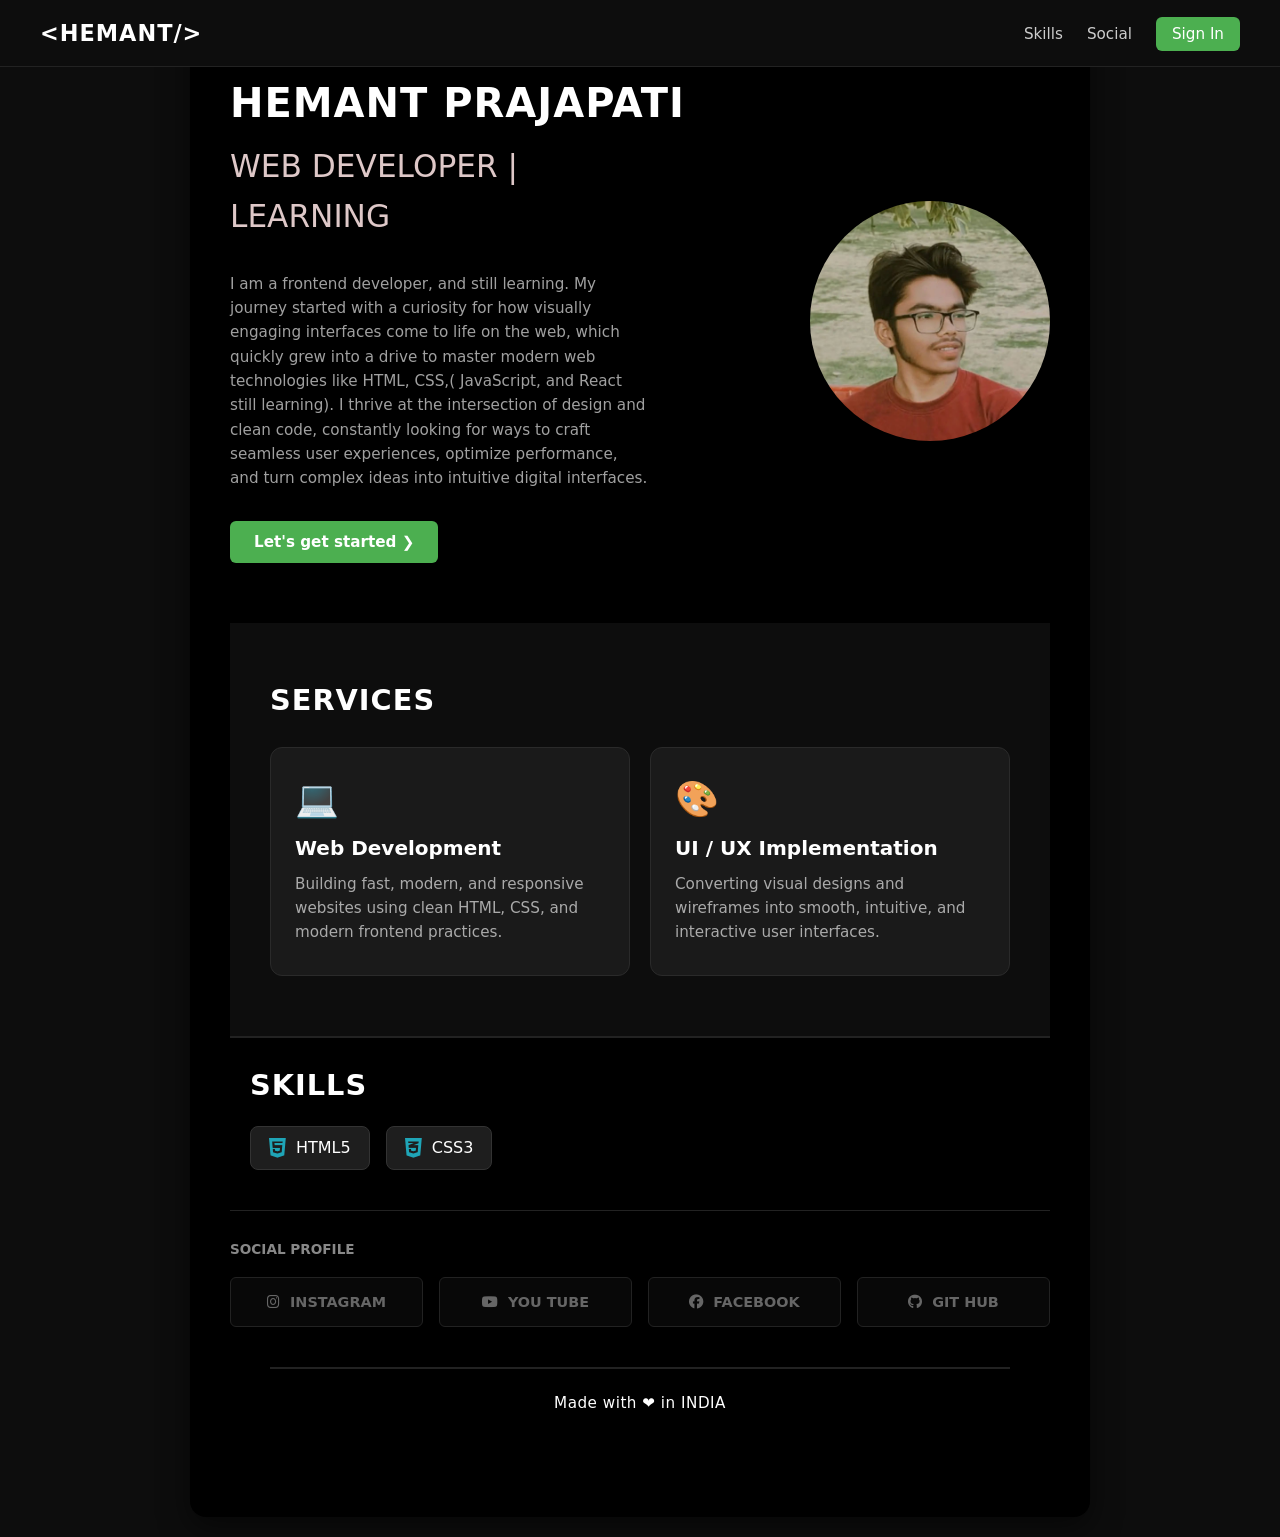
==== commit e3799714: "Added Sign up page" ====
--- a/index.html
+++ b/index.html
@@ -15,10 +15,9 @@
     <nav class="navbar">
         <div class="logo">&lt;HEMANT/&gt;</div>
         <ul class="nav-links">
-            <li><a href="#about">About</a></li>
             <li><a href="#skills">Skills</a></li>
             <li><a href="#social">Social</a></li>
-            <li><a href="login.html" class="btn-nav">Sign In </a></li>
+            <li><a href="sign-in.html" class="btn-nav">Sign In </a></li>
         </ul>
     </nav>
 
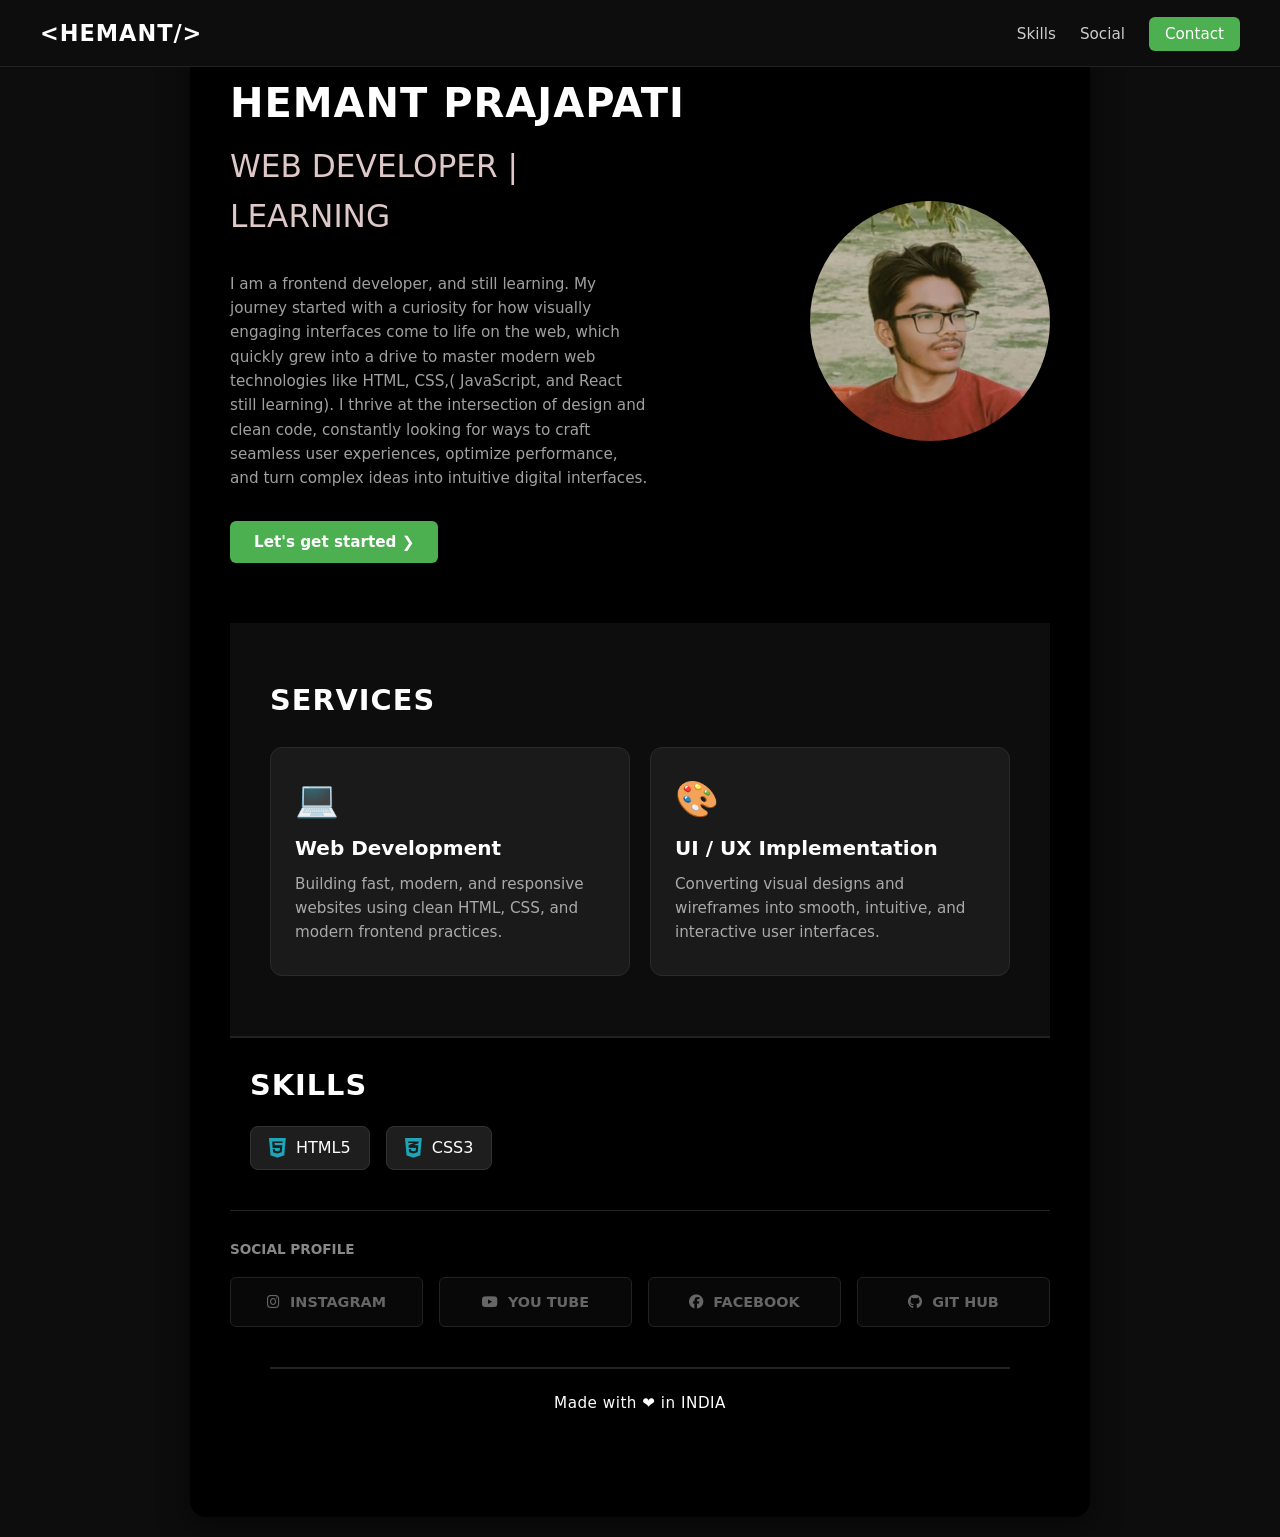
==== commit e480fc04: "deleted sign in page and updated projects" ====
--- a/index.html
+++ b/index.html
@@ -17,7 +17,7 @@
         <ul class="nav-links">
             <li><a href="#skills">Skills</a></li>
             <li><a href="#social">Social</a></li>
-            <li><a href="sign-in.html" class="btn-nav">Sign In </a></li>
+            <li><a href="#contact" class="btn-nav">Contact </a></li>
         </ul>
     </nav>
 
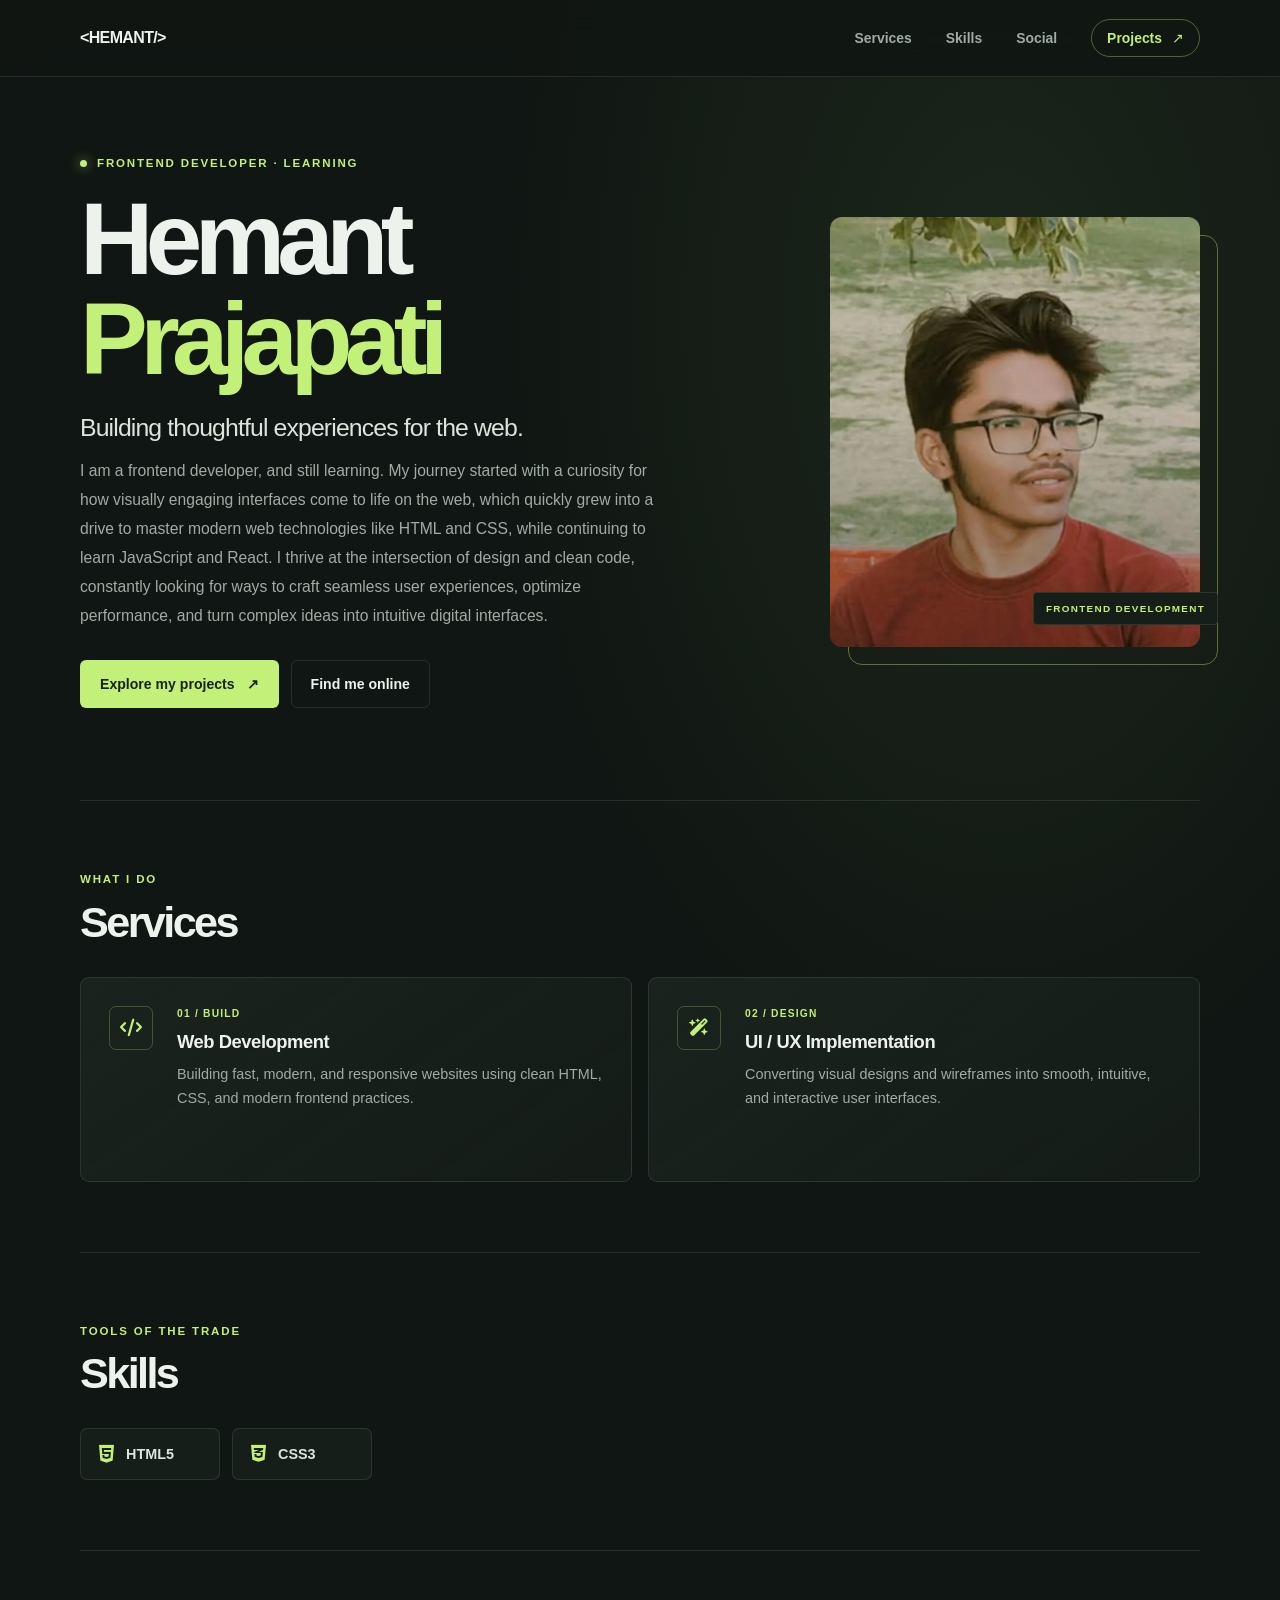
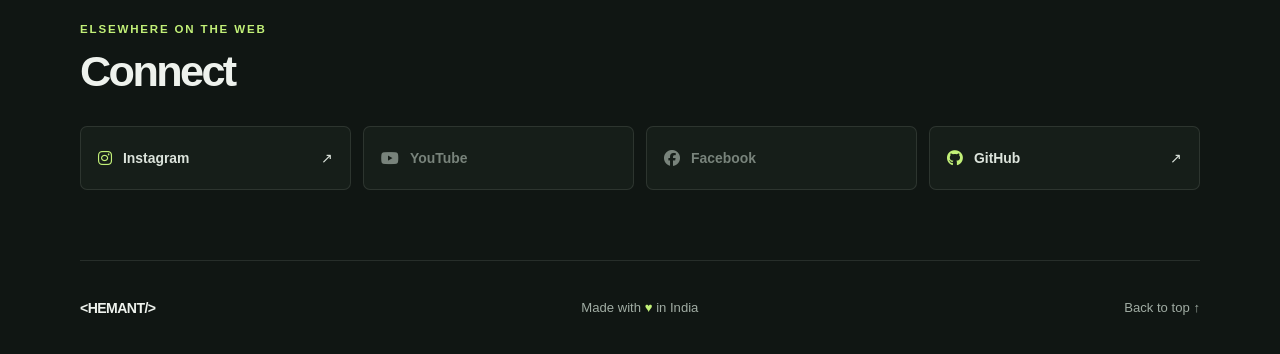
==== commit e8976d6d: "Redesign portfolio website UI Co-authored-by: Copilot App <223556219+Copilot@users.noreply.github.co" ====
--- a/index.html
+++ b/index.html
@@ -4,98 +4,111 @@
 <head>
     <meta charset="UTF-8">
     <meta name="viewport" content="width=device-width, initial-scale=1.0">
-    <title>HOME-HEMANT PRAJAPATI</title>
+    <meta name="theme-color" content="#101613">
+    <meta name="description" content="The portfolio of Hemant Prajapati, a frontend developer learning and building for the web.">
+    <title>Hemant Prajapati | Frontend Developer</title>
     <link rel="stylesheet" href="index.css">
-    <script src="home.js" defer></script>
     <link rel="stylesheet" href="https://cdnjs.cloudflare.com/ajax/libs/font-awesome/6.5.1/css/all.min.css">
 </head>
 
-<body>
+<body id="top">
+    <header class="site-header">
+        <nav class="navbar" aria-label="Main navigation">
+            <a class="logo" href="index.html" aria-label="Hemant Prajapati, home">&lt;HEMANT/&gt;</a>
+            <ul class="nav-links">
+                <li><a href="#services">Services</a></li>
+                <li><a href="#skills">Skills</a></li>
+                <li><a href="#social">Social</a></li>
+                <li><a class="nav-cta" href="projects.html">Projects <span aria-hidden="true">↗</span></a></li>
+            </ul>
+        </nav>
+    </header>
 
-    <nav class="navbar">
-        <div class="logo">&lt;HEMANT/&gt;</div>
-        <ul class="nav-links">
-            <li><a href="#skills">Skills</a></li>
-            <li><a href="#social">Social</a></li>
-            <li><a href="#contact" class="btn-nav">Contact </a></li>
-        </ul>
-    </nav>
-
-    <div class="portfolio-card">
-        <section class="hero-section">
+    <main class="page-shell">
+        <section class="hero-section" aria-labelledby="hero-title">
             <div class="hero-content">
-                <h1 class="hero-title">HEMANT PRAJAPATI</h1>
-                <p class="hero-text">
-                    WEB DEVELOPER | LEARNING
-                </p>
-                <p class="hero-text1">
+                <p class="eyebrow"><span class="status-dot" aria-hidden="true"></span> FRONTEND DEVELOPER · LEARNING</p>
+                <h1 class="hero-title" id="hero-title">Hemant<br><span>Prajapati</span></h1>
+                <p class="hero-lead">Building thoughtful experiences for the web.</p>
+                <p class="hero-description">
                     I am a frontend developer, and still learning. My journey started with a curiosity for how visually
                     engaging interfaces come to life on the web, which quickly grew into a drive to master modern web
-                    technologies like HTML, CSS,( JavaScript, and React still learning). I thrive at the intersection of
-                    design and clean code, constantly looking for ways to craft seamless user experiences, optimize
-                    performance, and turn complex ideas into intuitive digital interfaces.
+                    technologies like HTML and CSS, while continuing to learn JavaScript and React. I thrive at the intersection
+                    of design and clean code, constantly looking for ways to craft seamless user experiences, optimize performance, and turn
+                    complex ideas into intuitive digital interfaces.
                 </p>
-                <a href="projects.html" class="btn-primary">
-                    Let's get started &#x276F;
-                </a>
+                <div class="hero-actions">
+                    <a href="projects.html" class="button button-primary">Explore my projects <span aria-hidden="true">↗</span></a>
+                    <a href="#social" class="button button-secondary">Find me online</a>
+                </div>
             </div>
-            <div class="profile-image-container">
-                <img src="hemant.jpg" alt="Profile Photo">
+            <div class="hero-visual">
+                <div class="image-frame">
+                    <img src="hemant.jpg" alt="Hemant Prajapati">
+                </div>
+                <span class="image-caption">FRONTEND DEVELOPMENT</span>
             </div>
         </section>
 
-        <!--SERVICES-->
-        <section id="services" class="services-section">
-            <h2>SERVICES</h2>
+        <section id="services" class="content-section services-section" aria-labelledby="services-title">
+            <div class="section-heading">
+                <p class="eyebrow">WHAT I DO</p>
+                <h2 id="services-title">Services</h2>
+            </div>
             <div class="services-grid">
-                <div class="service-card">
-                    <div class="service-icon">💻</div>
-                    <h3>Web Development</h3>
-                    <p>Building fast, modern, and responsive websites using clean HTML, CSS, and modern frontend
-                        practices.</p>
-                </div>
-
-                <div class="service-card">
-                    <div class="service-icon">🎨</div>
-                    <h3>UI / UX Implementation</h3>
-                    <p>Converting visual designs and wireframes into smooth, intuitive, and interactive user interfaces.
-                    </p>
-                </div>
+                <article class="service-card">
+                    <div class="service-icon" aria-hidden="true"><i class="fa-solid fa-code"></i></div>
+                    <div>
+                        <p class="card-index">01 / BUILD</p>
+                        <h3>Web Development</h3>
+                        <p>Building fast, modern, and responsive websites using clean HTML, CSS, and modern frontend practices.</p>
+                    </div>
+                </article>
+                <article class="service-card">
+                    <div class="service-icon" aria-hidden="true"><i class="fa-solid fa-wand-magic-sparkles"></i></div>
+                    <div>
+                        <p class="card-index">02 / DESIGN</p>
+                        <h3>UI / UX Implementation</h3>
+                        <p>Converting visual designs and wireframes into smooth, intuitive, and interactive user interfaces.</p>
+                    </div>
+                </article>
             </div>
         </section>
 
-        <section class="skills-section">
-            <h2>Skills </h2>
+        <section id="skills" class="content-section skills-section" aria-labelledby="skills-title">
+            <div class="section-heading">
+                <p class="eyebrow">TOOLS OF THE TRADE</p>
+                <h2 id="skills-title">Skills</h2>
+            </div>
             <div class="skills-grid">
-                <div class="skill-badge">
-                    <i class="fa-brands fa-html5"></i>
-                    <span>HTML5</span>
-                </div>
-                <div class="skill-badge">
-                    <i class="fa-brands fa-css3-alt"></i>
-                    <span>CSS3</span>
-                </div>
+                <div class="skill-badge"><i class="fa-brands fa-html5" aria-hidden="true"></i><span>HTML5</span></div>
+                <div class="skill-badge"><i class="fa-brands fa-css3-alt" aria-hidden="true"></i><span>CSS3</span></div>
             </div>
         </section>
 
-        <section class="social-profile" id="social">
-            <h2 class="social-profile-title">SOCIAL PROFILE</h2>
-            <div class="logos-grid">
-                <a href="https://www.instagram.com/hemant_prajapati_x_?stkn=MTdhYm84MDZudHJrNA==" target="_blank"
-                    class="logo-box"><i class="fa-brands fa-instagram"></i>INSTAGRAM</a>
-                <a href="" target="_blank" class="logo-box"><i class="fa-brands fa-youtube"></i>YOU TUBE</a>
-                <a href="" class="logo-box"><i class="fa-brands fa-facebook"></i>FACEBOOK</a>
-                <a href="https://github.com/HEMANT155350" target="_blank" class="logo-box"><i class="fa-brands fa-github"></i>GIT HUB</a>
+        <section id="social" class="content-section social-section" aria-labelledby="social-title">
+            <div class="section-heading">
+                <p class="eyebrow">ELSEWHERE ON THE WEB</p>
+                <h2 id="social-title">Connect</h2>
+            </div>
+            <div class="social-grid">
+                <a href="https://www.instagram.com/hemant_prajapati_x_?stkn=MTdhYm84MDZudHJrNA==" target="_blank" rel="noopener noreferrer" class="social-link">
+                    <span><i class="fa-brands fa-instagram" aria-hidden="true"></i> Instagram</span><span aria-hidden="true">↗</span>
+                </a>
+                <div class="social-link social-link-unavailable"><span><i class="fa-brands fa-youtube" aria-hidden="true"></i> YouTube</span></div>
+                <div class="social-link social-link-unavailable"><span><i class="fa-brands fa-facebook" aria-hidden="true"></i> Facebook</span></div>
+                <a href="https://github.com/HEMANT155350" target="_blank" rel="noopener noreferrer" class="social-link">
+                    <span><i class="fa-brands fa-github" aria-hidden="true"></i> GitHub</span><span aria-hidden="true">↗</span>
+                </a>
             </div>
         </section>
 
-        <div class="footer">
-            <p>Made with ❤️ in INDIA</p>
-        </div>
-
-
-    </div>
-
+        <footer class="site-footer">
+            <a class="logo footer-logo" href="index.html">&lt;HEMANT/&gt;</a>
+            <p>Made with <span aria-label="love">♥</span> in India</p>
+            <a href="#top" class="back-to-top">Back to top ↑</a>
+        </footer>
+    </main>
 </body>
 
-</html>+</html>
--- a/index.css
+++ b/index.css
@@ -1,379 +1,585 @@
-* {
-    box-sizing: border-box;
-    margin: 0;
-    padding: 0;
-    font-family: system-ui, -apple-system, BlinkMacSystemFont, 'Segoe UI', Roboto, sans-serif;
-}
-
-html {
-    scroll-behavior: smooth;
-}
-
-.navbar {
-    position: fixed;
-    display: flex;
-    justify-content: space-between;
-    top: 0;
-    left: 0;
-    width: 100%;
-    z-index: 1000;
-    align-items: center;
-    padding: 20px 40px;
-    background-color: #0d0d0d;
-    border-bottom: 1px solid #222;
-}
-
-.logo {
-    font-size: 1.4rem;
-    font-weight: bold;
-    color: #ffffff;
-    letter-spacing: 1px;
-}
-
-.nav-links {
-    display: flex;
-    list-style: none;
-    gap: 24px;
-    align-items: center;
-    margin: 0;
-}
-
-.nav-links a {
-    color: #cccccc;
-    text-decoration: none;
-    font-size: 0.95rem;
-    transition: color 0.2s ease;
-}
-
-.nav-links a:hover {
-    color: #4caf50;
-}
-
-.nav-links .btn-nav {
-    background-color: #4caf50;
-    color: #ffffff;
-    padding: 8px 16px;
-    border-radius: 6px;
-    font-weight: 500;
-}
-
-.nav-links .btn-nav:hover {
-    background-color: #45a049;
-    color: #ffffff;
-}
-
-body {
-    background-color: #0d0d0d;
-    color: #ffffff;
-    display: flex;
-    justify-content: center;
-    align-items: center;
-    min-height: 100vh;
-    padding: 20px;
-}
-
-.portfolio-card {
-    background-color: #000000;
-    width: 100%;
-    max-width: 900px;
-    border-radius: 16px;
-    padding: 60px 40px 40px 40px;
-    box-shadow: 0 10px 30px rgba(0, 0, 0, 0.5);
-}
-
-.hero-section {
-    display: flex;
-    align-items: center;
-    justify-content: space-between;
-    gap: 40px;
-    margin-bottom: 60px;
-}
-
-.hero-content {
-    flex: 2000;
-}
-
-.hero-title {
-    font-size: 2.5rem;
-    font-weight: 700;
-    margin-bottom: 16px;
-    letter-spacing: 1px;
-}
-
-.hero-text {
-    color: #dec8c8;
-    font-size: 1.95rem;
-    line-height: 1.6;
-    margin-bottom: 30px;
-    max-width: 420px;
-}
-
-.hero-text1 {
-    color: #a0a0a0;
-    font-size: 0.95rem;
-    line-height: 1.6;
-    margin-bottom: 30px;
-    max-width: 420px;
-}
-
-.btn-primary {
-    display: inline-flex;
-    align-items: center;
-    gap: 8px;
-    background-color: #4CAF50;
-    color: #ffffff;
-    padding: 12px 24px;
-    border-radius: 6px;
-    text-decoration: none;
-    font-weight: 600;
-    font-size: 0.95rem;
-    transition: background-color 0.2s ease;
-}
-
-.btn-primary:hover {
-    background-color: #43a047;
-}
-
-.profile-image-container {
-    width: 240px;
-    height: 240px;
-    border-radius: 50%;
-    overflow: hidden;
-    flex-shrink: 0;
-}
-
-.profile-image-container img {
-    width: 100%;
-    height: 100%;
-    object-fit: cover;
-}
-
-.social-profile {
-    border-top: 1px solid #222222;
-    padding-top: 30px;
-}
-
-.social-profile-title {
-    font-size: 0.85rem;
-    color: #888888;
-    margin-bottom: 20px;
-}
-
-.logos-grid {
-    display: grid;
-    grid-template-columns: repeat(auto-fit, minmax(100px, 1fr));
-    gap: 16px;
-}
-
-.logo-box {
-    border: 1px solid #222222;
-    border-radius: 6px;
-    padding: 16px;
-    display: inline-flex;
-    align-items: center;
-    justify-content: center;
-    color: #666666;
-    font-weight: 600;
-    font-size: 0.9rem;
-    background-color: #080808;
-    gap: 10px;
-}
-
-nav {
-  display: flex;
-  align-items: center;
-  justify-content: space-between;
-  width: 100%;
-  box-sizing: border-box; 
-  padding: 0 15px;
-}
-
-nav * {
-  max-width: 100%;
-}
-
-@media (max-width: 768px) {
-    .navbar {
-        flex-wrap: wrap;
-        justify-content: space-between;
-        padding: 10px;
-    }
-
-    .nav-links { 
-    gap: 10px;
-    font-size: 14px;
-
-    .signin-btn { /* Sign In button */
-    padding: 6px 12px;
-    font-size: 14px;
-  }
-  }
-}
-
-@media (max-width: 768px) {
-    .hero-section {
-        flex-direction: column-reverse;
-        text-align: center;
-    }
-
-    .hero-text {
-        margin: 0 auto 30px auto;
-    }
-
-    .profile-image-container {
-        width: 180px;
-        height: 180px;
-    }
-}
-
-/* Social Link Styling */
-.social-links a {
-    display: inline-block;
-    padding: 10px 20px;
-    margin: 8px;
-    text-decoration: none;
-    color: #ffffff;
-    background-color: #333333;
-    border-radius: 8px;
-    font-weight: bold;
-
-    /* Micro-animation transition */
-    transition: transform 0.25s ease, background-color 0.25s ease, box-shadow 0.25s ease;
-}
-
-/* Hover Effect: Lifts button up and adds a subtle drop shadow */
-.social-profile a:hover {
-    transform: translateY(-4px);
-    background-color: #e9eff6;
-    /* Accent color on hover */
-    box-shadow: 0 8px 15px rgba(0, 123, 255, 0.3);
-    text-decoration: dotted;
-}
-
-/* Click Effect: Briefly pushes button down when clicked */
-.social-profile a:active {
-    transform: translateY(-1px);
-    box-shadow: 0 4px 8px rgba(0, 123, 255, 0.2);
-}
-
-.skills-section {
-    padding: 40px 20px;
-    color: #ffffff;
-}
-
-.skills-section h2 {
-    font-size: 1.8rem;
-    margin-bottom: 24px;
-    text-transform: uppercase;
-    letter-spacing: 1px;
-}
-
-.skills-grid {
-    display: flex;
-    flex-wrap: wrap;
-    gap: 16px;
-}
-
-.skill-badge {
-    display: flex;
-    align-items: center;
-    gap: 10px;
-    background-color: #1e1e1e;
-    border: 1px solid #333333;
-    padding: 10px 18px;
-    border-radius: 8px;
-    font-size: 1rem;
-    font-weight: 500;
-    transition: transform 0.2s ease, border-color 0.2s ease;
-}
-
-.skill-badge:hover {
-    transform: translateY(-3px);
-    border-color: #1fa5b7;
-}
-
-.skill-badge i {
-    font-size: 1.4rem;
-    color: #1fa5b7;
-}
-
-.skills-section {
-    border-top: 2px solid #222222;
-    padding-top: 30px;
-}
-
-.logos-grid:hover {
-    transform: translateY(-3px);
-    border-color: #b7babb;
-}
-
-.logos-grid a {
-    text-decoration: none;
-}
-
-.footer {
-    text-align: center;
-    margin: 40px;
-    padding: 25px 10px;
-    background-color: black;
-    border-top: 2px solid #222222;
-}
-
-.footer p {
-    color: white;
-    font-size: 0.95rem;
-    margin: 0;
-    letter-spacing: 0.5px;
-}
-
-.services-section {
-    padding: 60px 40px;
-    background-color: #0d0d0d;
-    color: #ffffff;
-}
-
-.services-section h2 {
-    font-size: 1.8rem;
-    margin-bottom: 30px;
-    letter-spacing: 1px;
-}
-
-.services-grid {
-    display: grid;
-    grid-template-columns: repeat(auto-fit, minmax(260px, 1fr));
-    gap: 20px;
-    justify-content: center;
-}
-
-.service-card {
-    display: flex;
-    flex-direction: column;
-    background-color: #1a1a1a;
-    border: 1px solid #2a2a2a;
-    border-radius: 12px;
-    padding: 30px 24px;
-    transition: transform 0.2s ease, border-color 0.2s ease;
-}
-
-.service-card:hover {
-    transform: translateY(-5px);
-    border-color: #4caf50;
-}
-
-.service-icon {
-    font-size: 2.2rem;
-    margin-bottom: 16px;
-}
-
-.service-card h3 {
-    font-size: 1.25rem;
-    margin-bottom: 12px;
-    color: #ffffff;
-}
-
-.service-card p {
-    color: #aaaaaa;
-    font-size: 0.95rem;
-    line-height: 1.6;
-    margin: 0;
-}+:root {
+    color-scheme: dark;
+    --page: #101613;
+    --surface: #161e19;
+    --surface-raised: #1b241f;
+    --line: rgba(225, 238, 227, 0.11);
+    --text: #eef2ed;
+    --muted: #a0aca3;
+    --accent: #c2f078;
+    --accent-strong: #a8de59;
+    --content-width: 1120px;
+}
+
+* {
+    box-sizing: border-box;
+}
+
+html {
+    scroll-behavior: smooth;
+    scroll-padding-top: 100px;
+}
+
+body {
+    margin: 0;
+    background:
+        radial-gradient(ellipse at 78% 16%, rgba(113, 154, 82, 0.12), transparent 32rem),
+        var(--page);
+    color: var(--text);
+    font-family: Inter, "Segoe UI", Roboto, Helvetica, Arial, sans-serif;
+    -webkit-font-smoothing: antialiased;
+}
+
+a {
+    color: inherit;
+}
+
+a:focus-visible {
+    outline: 2px solid var(--accent);
+    outline-offset: 5px;
+}
+
+.site-header {
+    position: sticky;
+    top: 0;
+    z-index: 10;
+    border-bottom: 1px solid var(--line);
+    background: rgba(16, 22, 19, 0.88);
+    backdrop-filter: blur(16px);
+}
+
+.navbar {
+    width: min(var(--content-width), calc(100% - 64px));
+    min-height: 76px;
+    margin: 0 auto;
+    display: flex;
+    align-items: center;
+    justify-content: space-between;
+    gap: 24px;
+}
+
+.logo {
+    color: var(--text);
+    font-size: 1rem;
+    font-weight: 750;
+    letter-spacing: -0.04em;
+    text-decoration: none;
+}
+
+.nav-links {
+    display: flex;
+    align-items: center;
+    gap: 34px;
+    margin: 0;
+    padding: 0;
+    list-style: none;
+}
+
+.nav-links a {
+    color: var(--muted);
+    font-size: 0.87rem;
+    font-weight: 550;
+    text-decoration: none;
+    transition: color 160ms ease, border-color 160ms ease, background 160ms ease;
+}
+
+.nav-links a:hover,
+.back-to-top:hover {
+    color: var(--accent);
+}
+
+.nav-links .nav-cta {
+    display: inline-flex;
+    align-items: center;
+    gap: 10px;
+    padding: 10px 15px;
+    border: 1px solid rgba(194, 240, 120, 0.35);
+    border-radius: 999px;
+    color: var(--accent);
+}
+
+.nav-links .nav-cta:hover {
+    background: rgba(194, 240, 120, 0.1);
+}
+
+.page-shell {
+    width: min(var(--content-width), calc(100% - 64px));
+    margin: 0 auto;
+}
+
+.hero-section {
+    min-height: 600px;
+    display: grid;
+    grid-template-columns: minmax(0, 1.15fr) minmax(280px, 0.85fr);
+    align-items: center;
+    gap: clamp(44px, 8vw, 112px);
+    padding: 78px 0 92px;
+}
+
+.hero-content {
+    max-width: 650px;
+}
+
+.eyebrow {
+    margin: 0 0 18px;
+    color: var(--accent);
+    font-size: 0.72rem;
+    font-weight: 700;
+    letter-spacing: 0.16em;
+    line-height: 1.5;
+}
+
+.hero-content > .eyebrow {
+    display: flex;
+    align-items: center;
+    gap: 10px;
+}
+
+.status-dot {
+    width: 7px;
+    height: 7px;
+    border-radius: 50%;
+    background: var(--accent);
+    box-shadow: 0 0 12px rgba(194, 240, 120, 0.7);
+}
+
+.hero-title {
+    margin: 0;
+    font-size: clamp(3.6rem, 8vw, 6.35rem);
+    font-weight: 720;
+    letter-spacing: -0.075em;
+    line-height: 0.98;
+}
+
+.hero-title span {
+    color: var(--accent);
+}
+
+.hero-lead {
+    margin: 25px 0 14px;
+    color: #dce4dc;
+    font-size: clamp(1.2rem, 2vw, 1.55rem);
+    letter-spacing: -0.035em;
+}
+
+.hero-description {
+    max-width: 580px;
+    margin: 0;
+    color: var(--muted);
+    font-size: 0.98rem;
+    line-height: 1.85;
+}
+
+.hero-actions {
+    display: flex;
+    flex-wrap: wrap;
+    gap: 12px;
+    margin-top: 30px;
+}
+
+.button {
+    min-height: 48px;
+    display: inline-flex;
+    align-items: center;
+    justify-content: center;
+    gap: 12px;
+    padding: 0 19px;
+    border: 1px solid transparent;
+    border-radius: 6px;
+    font-size: 0.88rem;
+    font-weight: 650;
+    text-decoration: none;
+    transition: transform 160ms ease, background 160ms ease, border-color 160ms ease;
+}
+
+.button:hover {
+    transform: translateY(-2px);
+}
+
+.button-primary {
+    background: var(--accent);
+    color: #182114;
+}
+
+.button-primary:hover {
+    background: var(--accent-strong);
+}
+
+.button-secondary {
+    border-color: var(--line);
+    color: var(--text);
+}
+
+.button-secondary:hover {
+    border-color: rgba(194, 240, 120, 0.5);
+}
+
+.hero-visual {
+    position: relative;
+    justify-self: end;
+    width: min(100%, 370px);
+}
+
+.hero-visual::before {
+    position: absolute;
+    inset: 18px -18px -18px 18px;
+    border: 1px solid rgba(194, 240, 120, 0.4);
+    border-radius: 14px;
+    content: "";
+}
+
+.image-frame {
+    position: relative;
+    height: 430px;
+    overflow: hidden;
+    border-radius: 12px;
+    background: var(--surface-raised);
+}
+
+.image-frame::after {
+    position: absolute;
+    inset: 45% 0 0;
+    background: linear-gradient(transparent, rgba(12, 17, 14, 0.25));
+    content: "";
+}
+
+.image-frame img {
+    width: 100%;
+    height: 100%;
+    display: block;
+    object-fit: cover;
+    object-position: center;
+}
+
+.image-caption {
+    position: absolute;
+    right: -18px;
+    bottom: 22px;
+    z-index: 1;
+    padding: 10px 12px;
+    border: 1px solid var(--line);
+    border-radius: 4px;
+    background: var(--surface);
+    color: var(--accent);
+    font-size: 0.62rem;
+    font-weight: 700;
+    letter-spacing: 0.13em;
+}
+
+.content-section {
+    padding: 70px 0;
+    border-top: 1px solid var(--line);
+}
+
+.section-heading {
+    margin-bottom: 30px;
+}
+
+.section-heading .eyebrow {
+    margin-bottom: 9px;
+}
+
+.section-heading h2 {
+    margin: 0;
+    font-size: clamp(2rem, 4vw, 2.7rem);
+    font-weight: 650;
+    letter-spacing: -0.06em;
+}
+
+.services-grid {
+    display: grid;
+    grid-template-columns: repeat(2, minmax(0, 1fr));
+    gap: 16px;
+}
+
+.service-card {
+    min-height: 205px;
+    display: grid;
+    grid-template-columns: 48px 1fr;
+    align-items: start;
+    gap: 20px;
+    padding: 28px;
+    border: 1px solid var(--line);
+    border-radius: 9px;
+    background: linear-gradient(145deg, rgba(27, 36, 31, 0.94), rgba(22, 30, 25, 0.72));
+    transition: border-color 180ms ease, transform 180ms ease;
+}
+
+.service-card:hover {
+    transform: translateY(-3px);
+    border-color: rgba(194, 240, 120, 0.38);
+}
+
+.service-icon {
+    width: 44px;
+    height: 44px;
+    display: grid;
+    place-items: center;
+    border: 1px solid rgba(194, 240, 120, 0.25);
+    border-radius: 7px;
+    color: var(--accent);
+    font-size: 1.1rem;
+}
+
+.card-index {
+    margin: 2px 0 12px;
+    color: var(--accent);
+    font-size: 0.64rem;
+    font-weight: 700;
+    letter-spacing: 0.12em;
+}
+
+.service-card h3 {
+    margin: 0 0 9px;
+    font-size: 1.15rem;
+    font-weight: 620;
+    letter-spacing: -0.025em;
+}
+
+.service-card p:last-child {
+    margin: 0;
+    color: var(--muted);
+    font-size: 0.9rem;
+    line-height: 1.7;
+}
+
+.skills-grid {
+    display: flex;
+    flex-wrap: wrap;
+    gap: 12px;
+}
+
+.skill-badge {
+    min-width: 140px;
+    display: flex;
+    align-items: center;
+    gap: 12px;
+    padding: 15px 18px;
+    border: 1px solid var(--line);
+    border-radius: 7px;
+    background: var(--surface);
+    color: #dce4dc;
+    font-size: 0.9rem;
+    font-weight: 600;
+}
+
+.skill-badge i {
+    color: var(--accent);
+    font-size: 1.25rem;
+}
+
+.social-grid {
+    display: grid;
+    grid-template-columns: repeat(4, minmax(0, 1fr));
+    gap: 12px;
+}
+
+.social-link {
+    min-height: 64px;
+    display: flex;
+    align-items: center;
+    justify-content: space-between;
+    gap: 12px;
+    padding: 0 17px;
+    border: 1px solid var(--line);
+    border-radius: 7px;
+    background: var(--surface);
+    color: #dce4dc;
+    font-size: 0.87rem;
+    font-weight: 560;
+    text-decoration: none;
+    transition: border-color 160ms ease, color 160ms ease, background 160ms ease;
+}
+
+.social-link > span:first-child {
+    display: flex;
+    align-items: center;
+    gap: 11px;
+}
+
+.social-link i {
+    color: var(--accent);
+    font-size: 1rem;
+}
+
+a.social-link:hover {
+    border-color: rgba(194, 240, 120, 0.4);
+    background: var(--surface-raised);
+    color: var(--accent);
+}
+
+.social-link-unavailable {
+    color: #78837b;
+}
+
+.social-link-unavailable i {
+    color: #78837b;
+}
+
+.site-footer {
+    min-height: 94px;
+    display: flex;
+    align-items: center;
+    justify-content: space-between;
+    gap: 20px;
+    border-top: 1px solid var(--line);
+}
+
+.footer-logo {
+    font-size: 0.88rem;
+}
+
+.site-footer p {
+    margin: 0;
+    color: var(--muted);
+    font-size: 0.82rem;
+}
+
+.site-footer p span {
+    color: var(--accent);
+}
+
+.back-to-top {
+    color: var(--muted);
+    font-size: 0.82rem;
+    text-decoration: none;
+    transition: color 160ms ease;
+}
+
+@media (max-width: 760px) {
+    .navbar,
+    .page-shell {
+        width: min(100% - 40px, var(--content-width));
+    }
+
+    .navbar {
+        min-height: 68px;
+    }
+
+    .nav-links {
+        gap: 17px;
+    }
+
+    .nav-links a {
+        font-size: 0.8rem;
+    }
+
+    .hero-section {
+        min-height: auto;
+        grid-template-columns: minmax(0, 1fr) minmax(190px, 0.7fr);
+        gap: 34px;
+        padding: 72px 0 76px;
+    }
+
+    .image-frame {
+        height: 330px;
+    }
+
+    .social-grid {
+        grid-template-columns: repeat(2, minmax(0, 1fr));
+    }
+}
+
+@media (max-width: 560px) {
+    html {
+        scroll-padding-top: 84px;
+    }
+
+    .navbar,
+    .page-shell {
+        width: calc(100% - 36px);
+    }
+
+    .navbar {
+        min-height: 62px;
+        gap: 12px;
+    }
+
+    .logo {
+        font-size: 0.86rem;
+    }
+
+    .nav-links {
+        gap: 12px;
+    }
+
+    .nav-links a {
+        font-size: 0.72rem;
+    }
+
+    .nav-links li:nth-child(1) {
+        display: none;
+    }
+
+    .nav-links .nav-cta {
+        gap: 5px;
+        padding: 8px 10px;
+    }
+
+    .hero-section {
+        display: flex;
+        flex-direction: column-reverse;
+        align-items: stretch;
+        gap: 38px;
+        padding: 44px 0 58px;
+    }
+
+    .hero-visual {
+        width: min(78%, 300px);
+        align-self: center;
+    }
+
+    .image-frame {
+        height: 320px;
+    }
+
+    .hero-title {
+        font-size: clamp(3.2rem, 16vw, 5rem);
+    }
+
+    .hero-lead {
+        margin-top: 19px;
+    }
+
+    .hero-description {
+        font-size: 0.92rem;
+    }
+
+    .content-section {
+        padding: 54px 0;
+    }
+
+    .services-grid {
+        grid-template-columns: 1fr;
+    }
+
+    .service-card {
+        min-height: unset;
+        padding: 22px;
+    }
+
+    .social-grid {
+        gap: 9px;
+    }
+
+    .social-link {
+        min-height: 58px;
+        padding: 0 12px;
+        font-size: 0.8rem;
+    }
+
+    .site-footer {
+        min-height: 82px;
+        flex-wrap: wrap;
+        gap: 12px;
+    }
+}
+
+@media (prefers-reduced-motion: reduce) {
+    *,
+    *::before,
+    *::after {
+        scroll-behavior: auto !important;
+        transition-duration: 0.01ms !important;
+    }
+}
